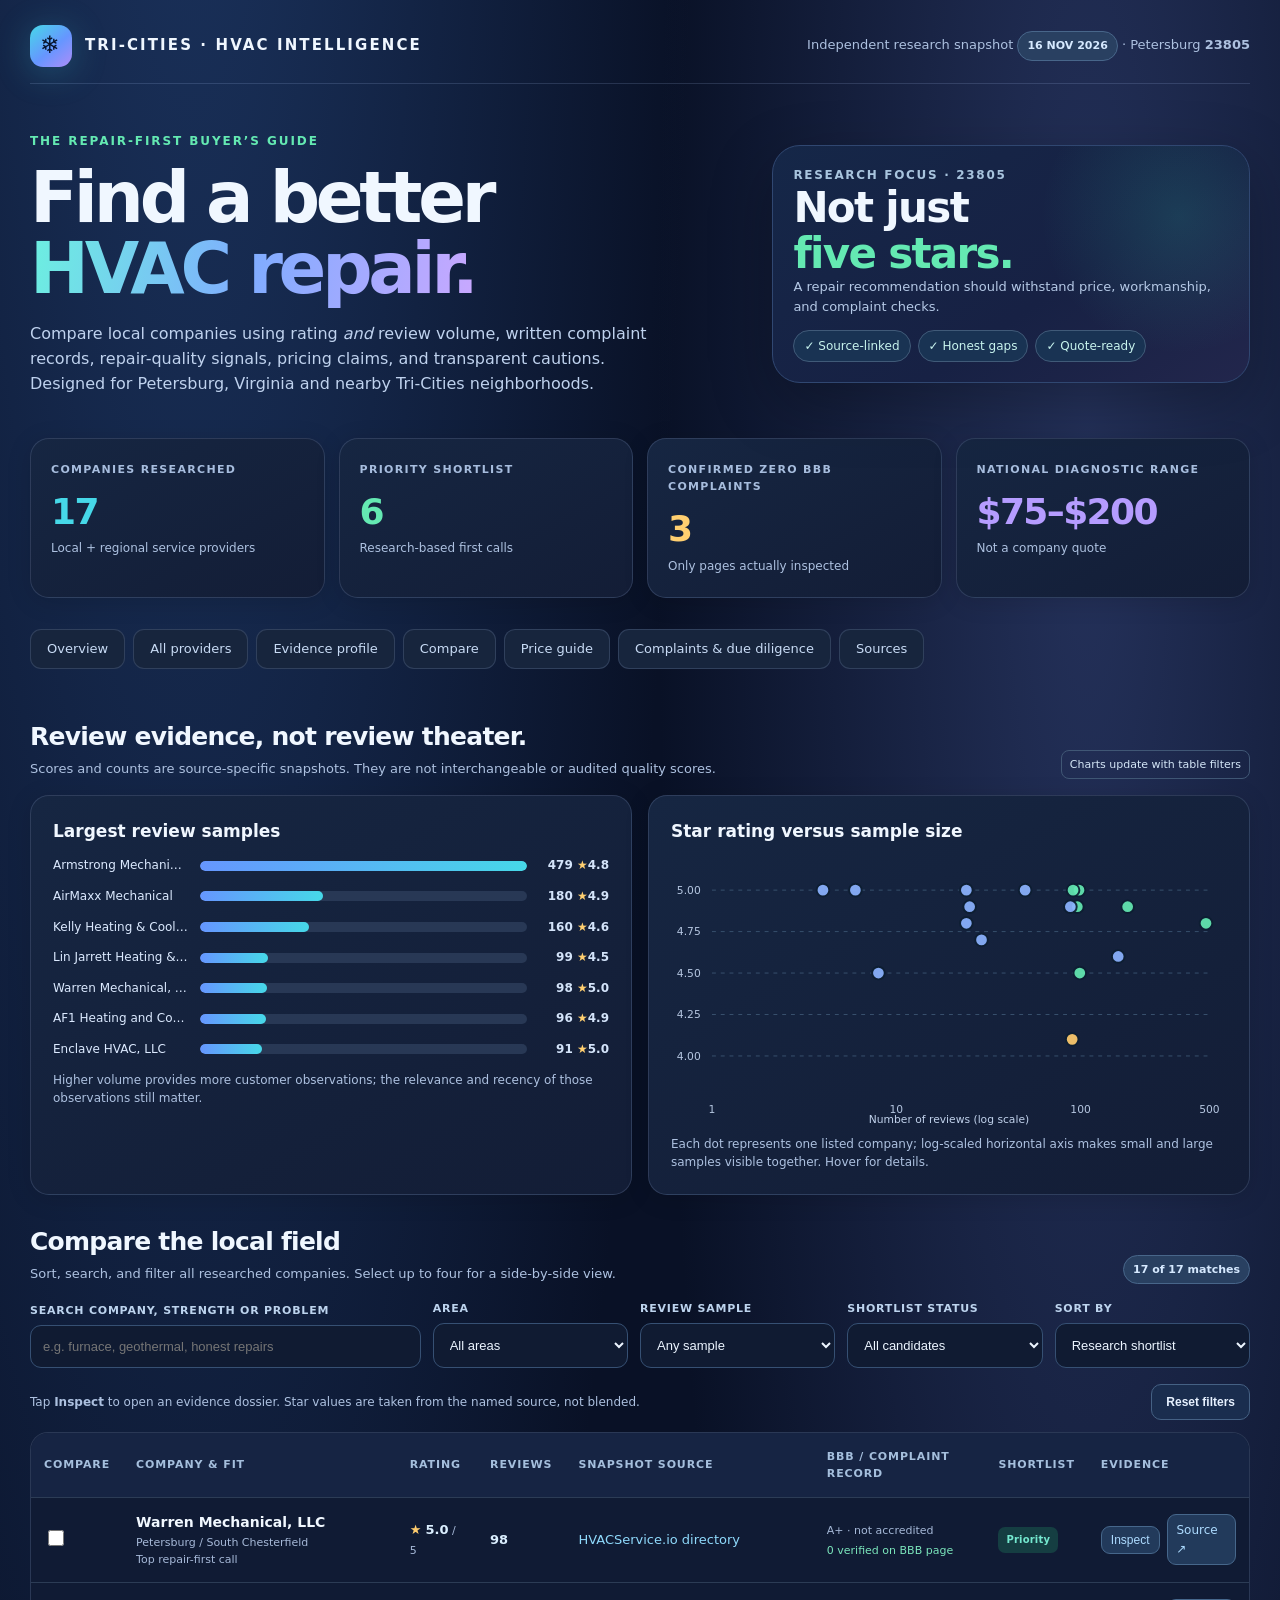
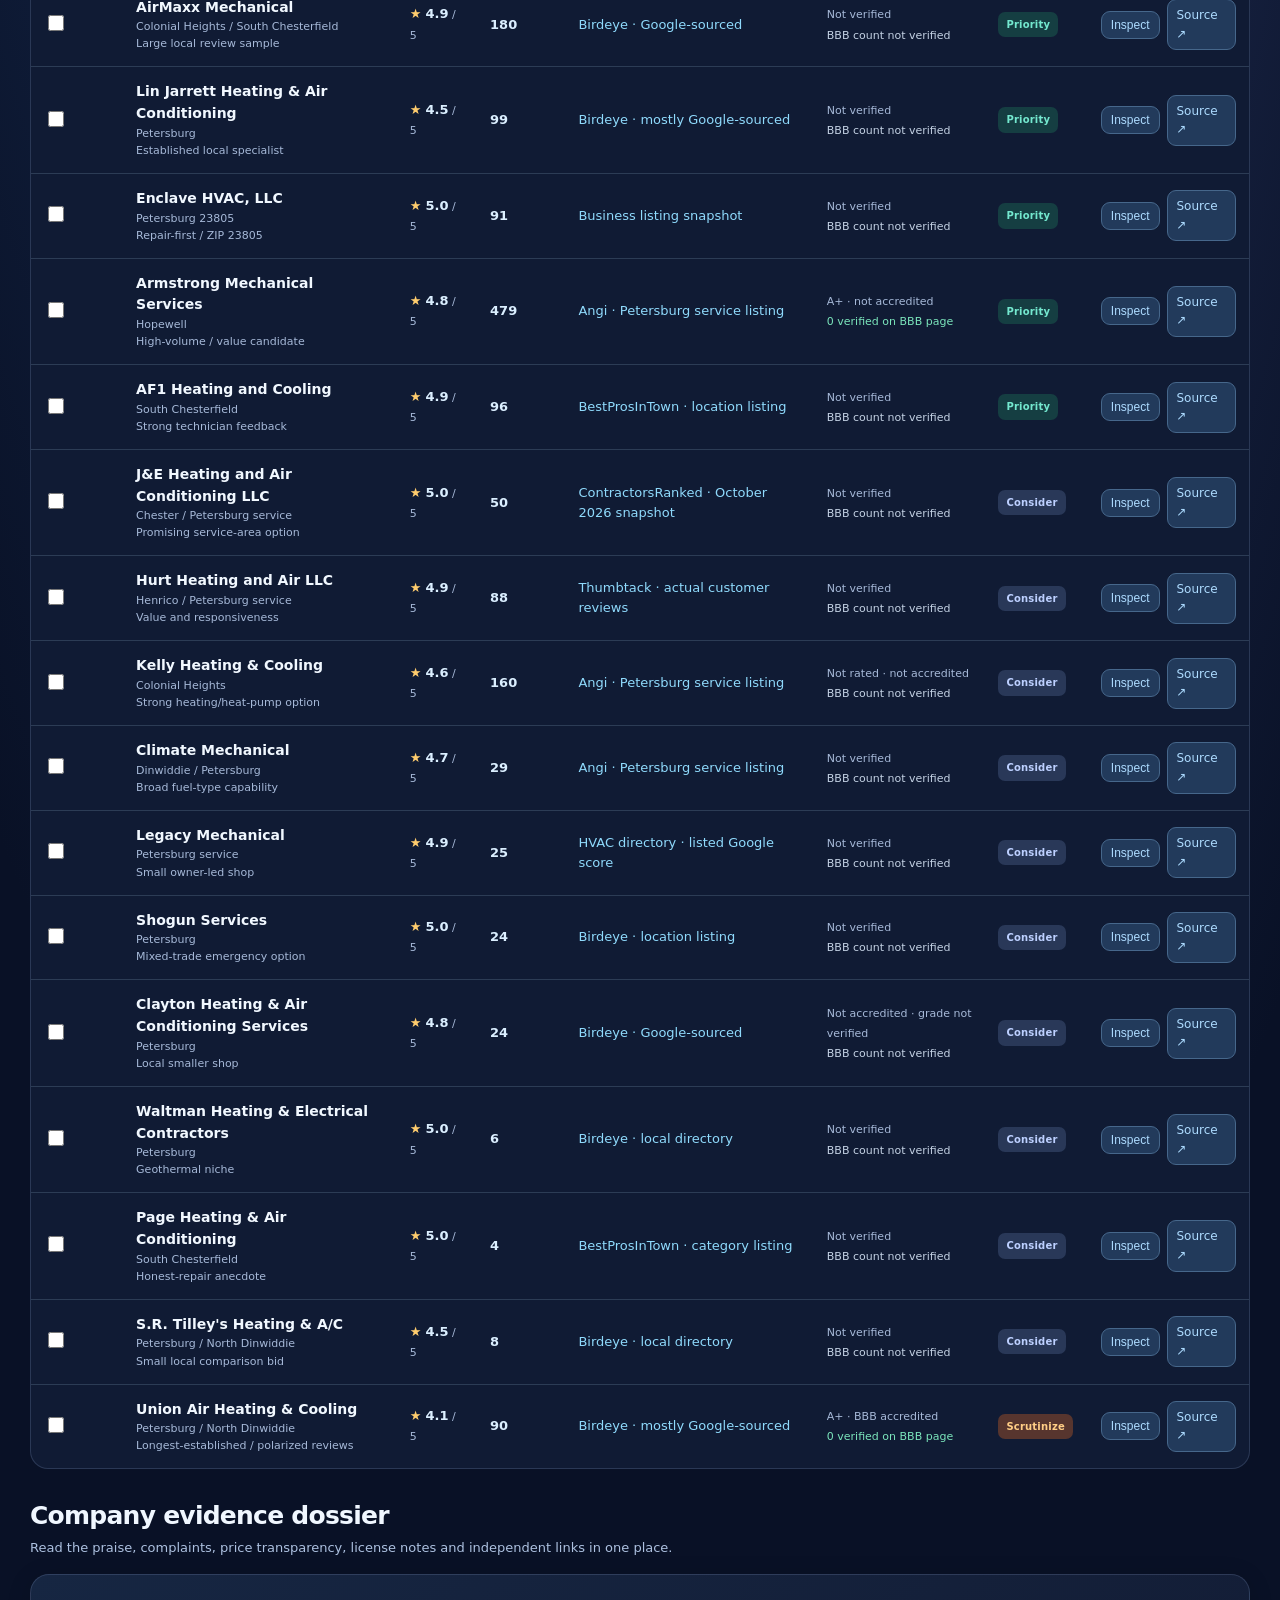
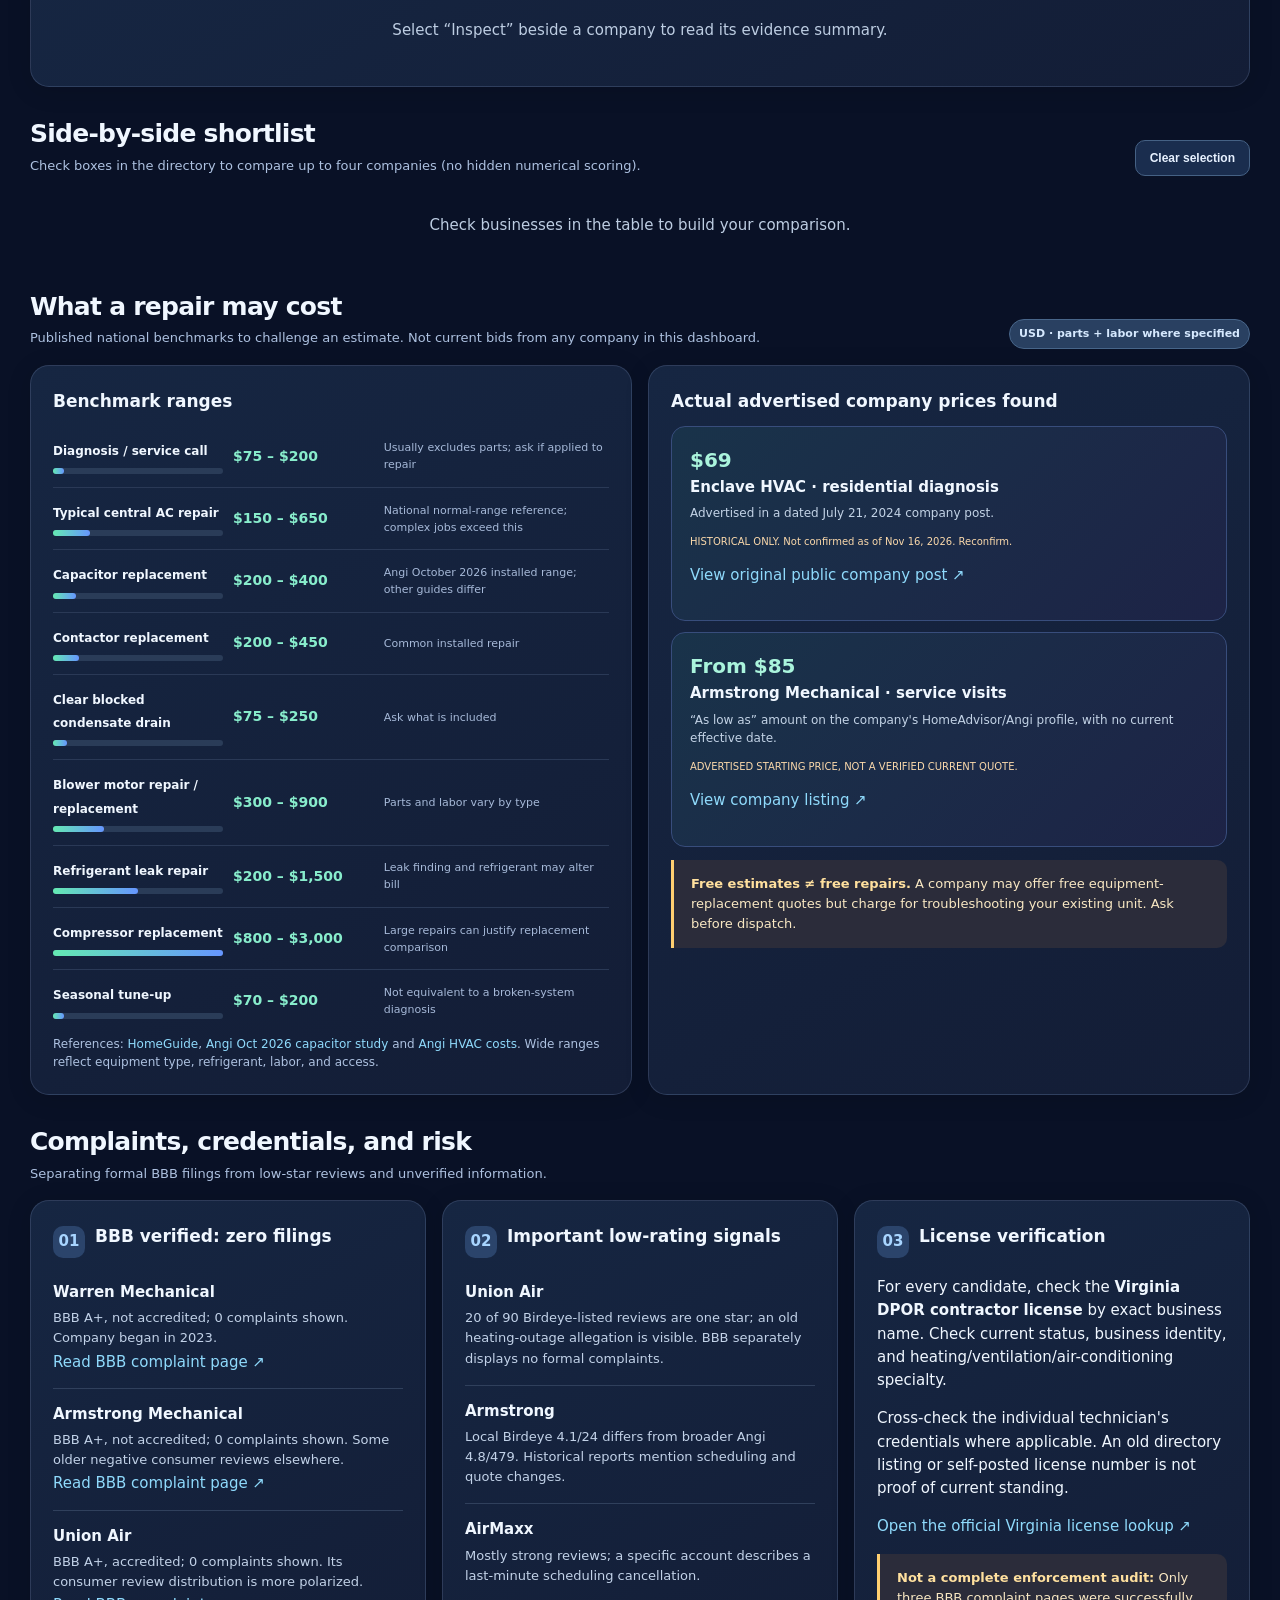
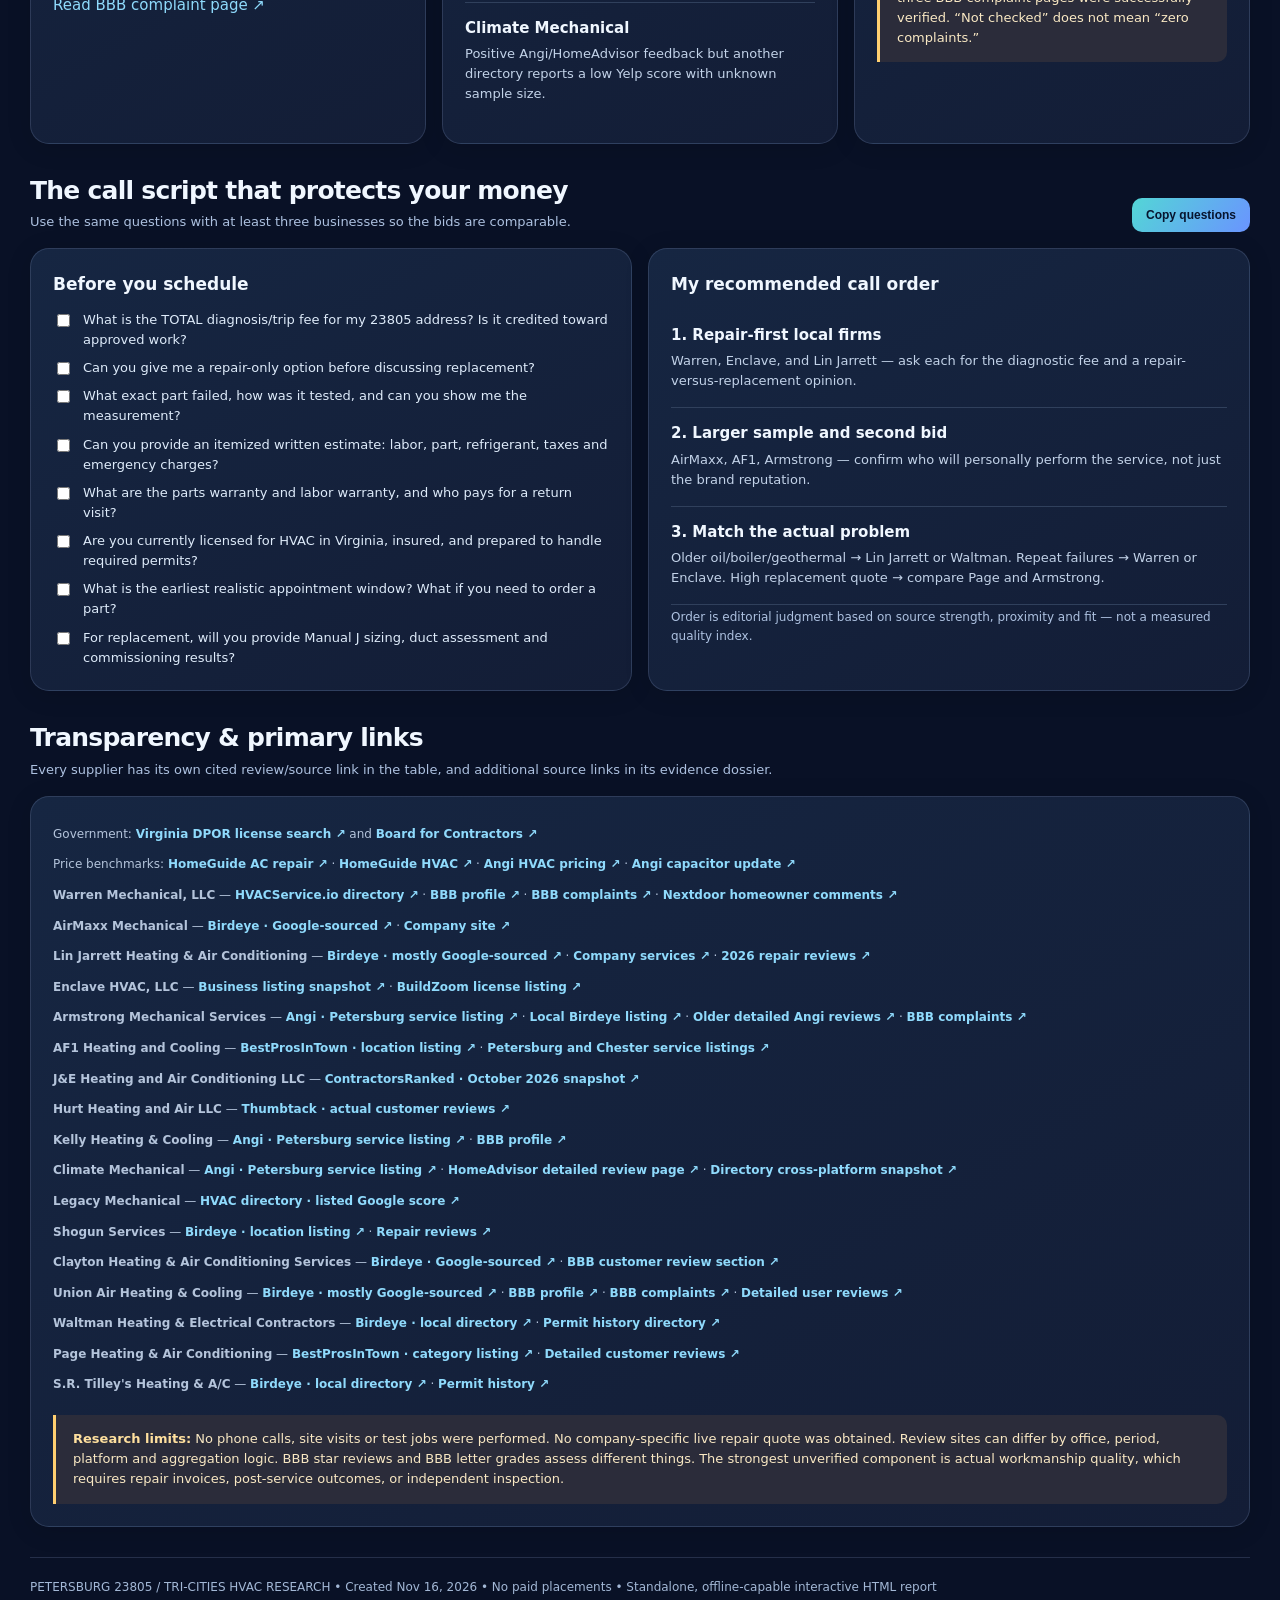
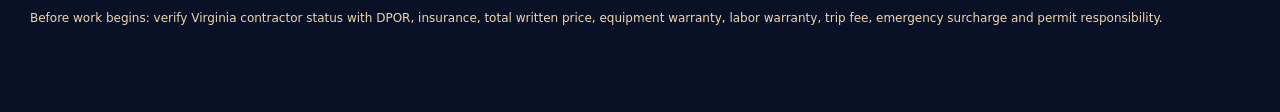
==== research/dashboard.html @ 71ce9b74 "Add HVACo Petersburg HVAC repair guide site Static site comparing 17 HVAC repair companies near Pete" ====
<!doctype html>
<html lang="en"><head><meta charset="utf-8"><meta name="viewport" content="width=device-width,initial-scale=1">
<title>Petersburg 23805 • HVAC Repair Intelligence Dashboard</title>
<style>
:root{--bg:#091126;--surface:#121e39;--surface2:#182844;--line:rgba(179,207,255,.16);--text:#f0f7ff;--muted:#adc1e0;--cyan:#46d8e8;--blue:#6696ff;--violet:#b59cff;--mint:#64e9b2;--amber:#ffcf70;--rose:#fb7c99;--shadow:0 20px 62px rgba(0,0,0,.25)}
*{box-sizing:border-box}html{scroll-behavior:smooth}body{margin:0;background:radial-gradient(ellipse at 15% -10%,#1c3561 0,transparent 33%),radial-gradient(ellipse at 85% 7%,#24315a 0,transparent 28%),var(--bg);color:var(--text);font:15px/1.55 Inter,ui-sans-serif,system-ui,-apple-system,Segoe UI,Arial,sans-serif;min-height:100vh}
a{color:#8fdafc;text-decoration:none}a:hover{text-decoration:underline}.shell{max-width:1440px;margin:0 auto;padding:25px 30px 84px}.top{display:flex;justify-content:space-between;align-items:center;gap:14px;flex-wrap:wrap;border-bottom:1px solid var(--line);padding-bottom:16px}.brand{display:flex;align-items:center;gap:13px;font-size:15px;font-weight:850;letter-spacing:.14em;text-transform:uppercase}.brand-mark{width:42px;height:42px;border-radius:13px;background:linear-gradient(140deg,var(--cyan),var(--blue) 55%,#ad8df8);display:grid;place-items:center;color:#08142c;font-size:24px;box-shadow:0 5px 35px #3bc6df44}.top-meta{font-size:13px;color:var(--muted)}.tag{padding:5px 9px;border-radius:20px;background:#294061;border:1px solid #48668a;color:#d6e9ff;font-size:11px;font-weight:700;display:inline-block;white-space:nowrap}.kicker{color:var(--mint);font-weight:850;letter-spacing:.16em;font-size:12px;text-transform:uppercase;margin-bottom:12px}.hero{padding:48px 0 27px;display:grid;grid-template-columns:1.2fr .8fr;gap:26px;align-items:center}.hero h1{font-size:clamp(36px,5.5vw,76px);line-height:1.02;letter-spacing:-.06em;margin:0 0 16px;font-weight:900}.hero h1 span{background:linear-gradient(100deg,#6cf0e0,#80acff,#c9a8ff);-webkit-background-clip:text;background-clip:text;color:transparent}.hero p{color:#bfd2ee;font-size:16px;max-width:650px;margin:0}.hero-graphic{border:1px solid #304771;border-radius:28px;min-height:235px;padding:20px;background:linear-gradient(145deg,#152748,#172144 60%,#22264c);box-shadow:var(--shadow);display:flex;flex-direction:column;justify-content:space-between;overflow:hidden;position:relative}.hero-graphic:after{content:"";width:300px;height:300px;position:absolute;background:radial-gradient(circle,#35dac026,transparent 65%);right:-80px;top:-80px}.hero-graphic>*{position:relative;z-index:1}.graphic-title{font-size:12px;color:#a8c4de;text-transform:uppercase;letter-spacing:.14em;font-weight:800}.graphic-big{font-size:42px;font-weight:900;line-height:1.1;letter-spacing:-.04em}.graphic-bottom{color:#b5c9e6;font-size:13px}.checks{display:flex;flex-wrap:wrap;gap:7px;margin-top:12px}.checks span{border:1px solid #405a78;background:#193353;padding:6px 10px;border-radius:30px;font-size:12px;color:#c8f4ee}.stats{display:grid;grid-template-columns:repeat(4,1fr);gap:14px;margin:14px 0 25px}.stat,.panel{background:linear-gradient(150deg,#162642,#131d36);border:1px solid var(--line);border-radius:19px;box-shadow:0 4px 25px #00000022}.stat{padding:22px 20px}.stat .small{font-size:11px;text-transform:uppercase;letter-spacing:.12em;font-weight:750;color:#a7bdde}.stat strong{display:block;font-size:36px;letter-spacing:-.045em;margin:6px 0 0;font-variant-numeric:tabular-nums}.stat .sub{color:var(--muted);font-size:12px}.stat:nth-child(1) strong{color:var(--cyan)}.stat:nth-child(2) strong{color:var(--mint)}.stat:nth-child(3) strong{color:var(--amber)}.stat:nth-child(4) strong{color:var(--violet)}
.nav{display:flex;gap:8px;overflow:auto;padding:6px 0 21px}.nav a{font-size:13px;border:1px solid var(--line);padding:9px 16px;border-radius:11px;color:#c8dbf5;background:#17253d;white-space:nowrap}.nav a:hover{background:#284164;text-decoration:none}.section-head{display:flex;justify-content:space-between;align-items:flex-end;flex-wrap:wrap;gap:10px;margin:28px 0 16px}.section-head h2{font-size:25px;margin:0;letter-spacing:-.03em}.section-head p{margin:2px 0 0;color:var(--muted);font-size:13px}.panel{padding:22px}.grid2{display:grid;grid-template-columns:1fr 1fr;gap:16px}.grid3{display:grid;grid-template-columns:repeat(3,1fr);gap:16px}.panel h3{font-size:17px;margin:0 0 12px}.panel .mini{font-size:12px;color:var(--muted);margin:3px 0 0}.sbar{display:flex;align-items:center;gap:12px;margin:12px 0}.sbar .nm{width:135px;white-space:nowrap;text-overflow:ellipsis;overflow:hidden;font-size:12px;color:#dceaff}.sbar .track{flex:1;height:10px;border-radius:20px;background:#283855;overflow:hidden}.sbar .fill{height:100%;border-radius:20px;background:linear-gradient(90deg,var(--blue),var(--cyan))}.sbar .val{width:70px;text-align:right;font-size:12px;color:#d4e4fa;font-weight:800;font-variant-numeric:tabular-nums}.legend{font-size:12px;color:var(--muted);margin-top:10px}svg{width:100%;height:auto;display:block}.filters{display:flex;flex-wrap:wrap;gap:12px;margin-bottom:16px;align-items:flex-end}.filter{display:flex;flex-direction:column;gap:6px;flex:1;min-width:150px}.filter.search{flex:2;min-width:210px}.filter label{font-size:11px;color:#bdd4ee;letter-spacing:.07em;text-transform:uppercase;font-weight:800}.filter input,.filter select{background:#101b32;border:1px solid #365073;border-radius:11px;color:#ecf5ff;outline:none;padding:13px 12px;font-size:13px;width:100%}.filter input:focus,.filter select:focus{border-color:#63aaf2;box-shadow:0 0 0 3px #438fbb2b}.toolbar{display:flex;justify-content:space-between;gap:10px;align-items:center;margin-bottom:12px;flex-wrap:wrap}.smallgray{color:var(--muted);font-size:12px}.btn{background:linear-gradient(125deg,#53d6d6,#6a94ff);border:0;border-radius:10px;padding:10px 14px;color:#07152f;font-weight:850;font-size:12px;cursor:pointer}.btn.ghost{border:1px solid #456184;background:#1a2d4e;color:#e7f1ff}.btn:disabled{opacity:.3;cursor:not-allowed}.tablewrap{overflow:auto;border:1px solid var(--line);border-radius:18px;background:#101b34}table{width:100%;border-collapse:collapse;min-width:940px}th{color:#a5bfdd;background:#162443;text-align:left;font-size:11px;text-transform:uppercase;letter-spacing:.08em;font-weight:800;padding:15px 13px;position:sticky;top:0}td{padding:14px 13px;border-top:1px solid #2c3c55;font-size:13px;vertical-align:middle;color:#dce9fa}.company{font-weight:820;color:#f1f8ff;font-size:14px}.dim{font-size:11px;color:#a6b9d8}.num{font-weight:900;color:#dbefff;font-variant-numeric:tabular-nums}.star{color:#ffcd6e}.t{padding:5px 8px;border-radius:7px;font-size:10px;display:inline-block;font-weight:800;letter-spacing:.02em}.t.priority{background:#153e42;color:#74e8cf}.t.additional{background:#293858;color:#bdd0ff}.t.caution{background:#57352e;color:#ffce86}.linkbtn{background:#223a5b;border:1px solid #46678b;border-radius:9px;color:#addbff;cursor:pointer;padding:6px 9px;font-size:12px}.row-actions{display:flex;gap:7px;align-items:center}.tick{accent-color:#52dcb7;width:16px;height:16px;cursor:pointer}.notice{border-left:3px solid var(--amber);background:#2b2c3a;padding:14px 17px;color:#f9e8c3;font-size:13px;border-radius:0 10px 10px 0}.notice strong{color:#ffe09e}.price-row{display:grid;grid-template-columns:minmax(170px,1.1fr) 1fr 1.6fr;gap:10px;align-items:center;padding:13px 0;border-bottom:1px solid #2a3956}.price-row:last-child{border-bottom:0}.price-range{font-size:14px;font-weight:850;color:#88edcc}.barline{height:6px;background:#2a3c58;border-radius:8px;margin-top:6px}.barline>span{height:100%;display:block;border-radius:8px;background:linear-gradient(90deg,var(--mint),var(--blue))}.quote{background:linear-gradient(135deg,#19334a,#1d2346);padding:18px;border:1px solid #384d7c;border-radius:14px}.quote strong{display:block;font-size:20px;color:#aaf4dc}.quote span{display:block;color:#c3d3e6;font-size:12px;margin-top:5px}.quote .tiny{font-size:10px;color:#fbd9ab;margin-top:11px}.cardline{padding:14px 0;border-bottom:1px solid #30405c}.cardline:last-child{border:0}.cardline strong{display:block;margin-bottom:4px}.cardline p{color:#c2d2e8;font-size:13px;margin:2px 0}.tipicon{width:32px;height:32px;background:#2b446b;border-radius:10px;display:grid;place-items:center;font-weight:900;color:#a8d5ff}.tiphead{display:flex;align-items:center;gap:10px;margin-bottom:6px}.checklist{display:grid;gap:8px}.checklist label{font-size:13px;color:#deebfa;display:flex;gap:10px;align-items:flex-start}.checklist input{accent-color:var(--cyan);margin-top:4px}.source-line{padding:6px 0;color:#b4c4db;font-size:12px}.source-line a{font-weight:700}.pill{color:#d4e6f7;font-size:11px;border:1px solid #405775;border-radius:8px;padding:5px 8px}.compare{display:grid;grid-template-columns:repeat(auto-fit,minmax(200px,1fr));gap:12px}.compare .cc{background:#122b42;border:1px solid #355474;border-radius:13px;padding:15px}.cc h4{margin:0 0 8px;color:#fbffff}.cc p{font-size:12px;color:#c5dbef;margin:5px 0}.cc a{font-size:12px}.empty{padding:22px;color:#bdcde2;text-align:center}.foot{color:#a3b8d6;font-size:12px;margin-top:30px;border-top:1px solid var(--line);padding-top:20px}.footer-warning{margin-top:13px;color:#f2d5ad}.details-card{background:linear-gradient(160deg,#122c46,#151d37);border:1px solid #4c7590;border-radius:16px;padding:20px;margin:14px 0 25px}.details-card h3{margin:0 0 6px;font-size:22px}.details-grid{display:grid;grid-template-columns:repeat(2,1fr);gap:14px}.details-grid strong{font-size:11px;color:#96bfdd;text-transform:uppercase;letter-spacing:.07em}.details-grid p{font-size:13px;margin:5px 0;color:#dfecfa}.detail-main{line-height:1.8;color:#dbe8fa;font-size:13px}.hidden{display:none!important}
@media(max-width:980px){.hero{grid-template-columns:1fr}.grid2,.grid3{grid-template-columns:1fr}.stats{grid-template-columns:repeat(2,1fr)}.price-row{grid-template-columns:1fr 1fr}.price-row .explain{grid-column:span 2}.hero-graphic{min-height:170px}}@media(max-width:560px){.shell{padding:16px 13px 50px}.stats{gap:9px}.stat{padding:14px}.stat strong{font-size:27px}.hero{padding-top:28px}.panel{padding:16px}.price-row{grid-template-columns:1fr 1fr}.filter{min-width:calc(50% - 8px)}.filter.search{min-width:100%}.details-grid{grid-template-columns:1fr}.sbar .nm{width:105px}}
@media print{body{background:#fff;color:#111}.panel,.stat,.tablewrap{box-shadow:none}.nav,.filters,.btn,.row-actions{display:none!important} .shell{max-width:100%}th{position:static}.hero-graphic{color:#111}}
</style></head><body><div class="shell">
<div class="top"><div class="brand"><div class="brand-mark">❄</div><span>Tri-Cities · HVAC intelligence</span></div><div class="top-meta">Independent research snapshot <span class="tag">16 NOV 2026</span> · Petersburg <b>23805</b></div></div>
<section class="hero"><div><div class="kicker">The repair-first buyer’s guide</div><h1>Find a better<br><span>HVAC repair.</span></h1><p>Compare local companies using rating <em>and</em> review volume, written complaint records, repair-quality signals, pricing claims, and transparent cautions. Designed for Petersburg, Virginia and nearby Tri-Cities neighborhoods.</p></div><div class="hero-graphic"><div class="graphic-title">Research focus · 23805</div><div class="graphic-big">Not just<br><span style="color:var(--mint)">five stars.</span></div><div class="graphic-bottom">A repair recommendation should withstand price, workmanship, and complaint checks.<div class="checks"><span>✓ Source-linked</span><span>✓ Honest gaps</span><span>✓ Quote-ready</span></div></div></div></section>
<div class="stats"><div class="stat"><div class="small">Companies researched</div><strong id="numCompanies">0</strong><div class="sub">Local + regional service providers</div></div><div class="stat"><div class="small">Priority shortlist</div><strong id="numPriority">0</strong><div class="sub">Research-based first calls</div></div><div class="stat"><div class="small">Confirmed zero BBB complaints</div><strong id="numBBB">0</strong><div class="sub">Only pages actually inspected</div></div><div class="stat"><div class="small">National diagnostic range</div><strong>$75–$200</strong><div class="sub">Not a company quote</div></div></div>
<nav class="nav"><a href="#overview">Overview</a><a href="#all">All providers</a><a href="#detail">Evidence profile</a><a href="#compare">Compare</a><a href="#costs">Price guide</a><a href="#risk">Complaints & due diligence</a><a href="#sources">Sources</a></nav>
<section id="overview"><div class="section-head"><div><h2>Review evidence, not review theater.</h2><p>Scores and counts are source-specific snapshots. They are not interchangeable or audited quality scores.</p></div><span class="pill">Charts update with table filters</span></div><div class="grid2"><div class="panel"><h3>Largest review samples</h3><div id="volumeBars"></div><div class="legend">Higher volume provides more customer observations; the relevance and recency of those observations still matter.</div></div><div class="panel"><h3>Star rating versus sample size</h3><div id="scatterChart"></div><div class="legend">Each dot represents one listed company; log-scaled horizontal axis makes small and large samples visible together. Hover for details.</div></div></div></section>
<section id="all"><div class="section-head"><div><h2>Compare the local field</h2><p>Sort, search, and filter all researched companies. Select up to four for a side-by-side view.</p></div><span class="tag" id="matching">0 matches</span></div><div class="filters"><div class="filter search"><label for="search">Search company, strength or problem</label><input id="search" placeholder="e.g. furnace, geothermal, honest repairs"></div><div class="filter"><label for="area">Area</label><select id="area"><option value="all">All areas</option><option>Petersburg</option><option>Colonial Heights</option><option>South Chesterfield</option><option>Hopewell</option><option>Chester</option><option>Henrico</option></select></div><div class="filter"><label for="reviews">Review sample</label><select id="reviews"><option value="0">Any sample</option><option value="20">20+ reviews</option><option value="50">50+ reviews</option><option value="100">100+ reviews</option></select></div><div class="filter"><label for="kind">Shortlist status</label><select id="kind"><option value="all">All candidates</option><option value="priority">Priority first calls</option><option value="additional">Additional candidates</option><option value="caution">Additional scrutiny</option></select></div><div class="filter"><label for="sort">Sort by</label><select id="sort"><option value="priority">Research shortlist</option><option value="reviews">Most reviews</option><option value="rating">Highest raw stars</option><option value="alphabet">Company name</option></select></div></div><div class="toolbar"><span class="smallgray">Tap <b>Inspect</b> to open an evidence dossier. Star values are taken from the named source, not blended.</span><button class="btn ghost" id="reset">Reset filters</button></div><div class="tablewrap"><table><thead><tr><th>Compare</th><th>Company & fit</th><th>Rating</th><th>Reviews</th><th>Snapshot source</th><th>BBB / complaint record</th><th>Shortlist</th><th>Evidence</th></tr></thead><tbody id="rows"></tbody></table></div><div id="noResults" class="empty hidden">No companies match these filters. Try a lower review threshold.</div></section>
<section id="detail"><div class="section-head"><div><h2>Company evidence dossier</h2><p>Read the praise, complaints, price transparency, license notes and independent links in one place.</p></div></div><div class="panel"><div id="detailsOutput"><div class="empty">Select “Inspect” beside a company to read its evidence summary.</div></div></div></section>
<section id="compare"><div class="section-head"><div><h2>Side-by-side shortlist</h2><p>Check boxes in the directory to compare up to four companies (no hidden numerical scoring).</p></div><button class="btn ghost" id="clearCompare">Clear selection</button></div><div id="compareOutput" class="compare"><div class="empty">Choose two or more companies to compare.</div></div></section>
<section id="costs"><div class="section-head"><div><h2>What a repair may cost</h2><p>Published national benchmarks to challenge an estimate. Not current bids from any company in this dashboard.</p></div><span class="tag">USD · parts + labor where specified</span></div><div class="grid2"><div class="panel"><h3>Benchmark ranges</h3><div id="priceRows"></div><p class="mini">References: <a href="https://homeguide.com/costs/hvac-repair-cost" target="_blank">HomeGuide</a>, <a href="https://www.angi.com/articles/how-much-does-it-cost-replace-ac-capacitor.htm" target="_blank">Angi Oct 2026 capacitor study</a> and <a href="https://www.angi.com/articles/how-much-hvac-repair-cost.htm" target="_blank">Angi HVAC costs</a>. Wide ranges reflect equipment type, refrigerant, labor, and access.</p></div><div class="panel"><h3>Actual advertised company prices found</h3><div class="quote"><strong>$69</strong><b>Enclave HVAC · residential diagnosis</b><span>Advertised in a dated July 21, 2024 company post.</span><div class="tiny">HISTORICAL ONLY. Not confirmed as of Nov 16, 2026. Reconfirm.</div><p><a href="https://nextdoor.com/pages/enclave-hvac-llc-petersburg-va/" target="_blank">View original public company post ↗</a></p></div><div class="quote" style="margin-top:11px"><strong>From $85</strong><b>Armstrong Mechanical · service visits</b><span>“As low as” amount on the company's HomeAdvisor/Angi profile, with no current effective date.</span><div class="tiny">ADVERTISED STARTING PRICE, NOT A VERIFIED CURRENT QUOTE.</div><p><a href="https://www.homeadvisor.com/rated.armstrongmechanicalservicesinc.158752501.html" target="_blank">View company listing ↗</a></p></div><div class="notice" style="margin-top:13px"><strong>Free estimates ≠ free repairs.</strong> A company may offer free equipment-replacement quotes but charge for troubleshooting your existing unit. Ask before dispatch.</div></div></div></section>
<section id="risk"><div class="section-head"><div><h2>Complaints, credentials, and risk</h2><p>Separating formal BBB filings from low-star reviews and unverified information.</p></div></div><div class="grid3"><div class="panel"><div class="tiphead"><div class="tipicon">01</div><h3>BBB verified: zero filings</h3></div><div class="cardline"><strong>Warren Mechanical</strong><p>BBB A+, not accredited; 0 complaints shown. Company began in 2023.</p><a href="https://www.bbb.org/us/va/south-chesterfield/profile/heating-and-air-conditioning/warren-mechanical-llc-0603-63421926/complaints" target="_blank">Read BBB complaint page ↗</a></div><div class="cardline"><strong>Armstrong Mechanical</strong><p>BBB A+, not accredited; 0 complaints shown. Some older negative consumer reviews elsewhere.</p><a href="https://www.bbb.org/us/va/hopewell/profile/heating-and-air-conditioning/armstrong-mechanical-services-inc-0603-63399453/complaints" target="_blank">Read BBB complaint page ↗</a></div><div class="cardline"><strong>Union Air</strong><p>BBB A+, accredited; 0 complaints shown. Its consumer review distribution is more polarized.</p><a href="https://www.bbb.org/us/va/n-dinwiddie/profile/heating-and-air-conditioning/union-air-heating-cooling-inc-0603-17000142/complaints" target="_blank">Read BBB complaint page ↗</a></div></div><div class="panel"><div class="tiphead"><div class="tipicon">02</div><h3>Important low-rating signals</h3></div><div class="cardline"><strong>Union Air</strong><p>20 of 90 Birdeye-listed reviews are one star; an old heating-outage allegation is visible. BBB separately displays no formal complaints.</p></div><div class="cardline"><strong>Armstrong</strong><p>Local Birdeye 4.1/24 differs from broader Angi 4.8/479. Historical reports mention scheduling and quote changes.</p></div><div class="cardline"><strong>AirMaxx</strong><p>Mostly strong reviews; a specific account describes a last-minute scheduling cancellation.</p></div><div class="cardline"><strong>Climate Mechanical</strong><p>Positive Angi/HomeAdvisor feedback but another directory reports a low Yelp score with unknown sample size.</p></div></div><div class="panel"><div class="tiphead"><div class="tipicon">03</div><h3>License verification</h3></div><p>For every candidate, check the <b>Virginia DPOR contractor license</b> by exact business name. Check current status, business identity, and heating/ventilation/air-conditioning specialty.</p><p>Cross-check the individual technician's credentials where applicable. An old directory listing or self-posted license number is not proof of current standing.</p><p><a href="https://dporweb.dpor.virginia.gov/LicenseLookup/Search" target="_blank">Open the official Virginia license lookup ↗</a></p><div class="notice"><strong>Not a complete enforcement audit:</strong> Only three BBB complaint pages were successfully verified. “Not checked” does not mean “zero complaints.”</div></div></div></section>
<section id="action"><div class="section-head"><div><h2>The call script that protects your money</h2><p>Use the same questions with at least three businesses so the bids are comparable.</p></div><button class="btn" id="copyQuestions">Copy questions</button></div><div class="grid2"><div class="panel"><h3>Before you schedule</h3><div class="checklist" id="questionChecks"></div></div><div class="panel"><h3>My recommended call order</h3><div class="cardline"><strong>1. Repair-first local firms</strong><p>Warren, Enclave, and Lin Jarrett — ask each for the diagnostic fee and a repair-versus-replacement opinion.</p></div><div class="cardline"><strong>2. Larger sample and second bid</strong><p>AirMaxx, AF1, Armstrong — confirm who will personally perform the service, not just the brand reputation.</p></div><div class="cardline"><strong>3. Match the actual problem</strong><p>Older oil/boiler/geothermal → Lin Jarrett or Waltman. Repeat failures → Warren or Enclave. High replacement quote → compare Page and Armstrong.</p></div><p class="mini">Order is editorial judgment based on source strength, proximity and fit — not a measured quality index.</p></div></div></section>
<section id="sources"><div class="section-head"><div><h2>Transparency & primary links</h2><p>Every supplier has its own cited review/source link in the table, and additional source links in its evidence dossier.</p></div></div><div class="panel"><div id="sourceList"></div><div class="notice" style="margin-top:15px"><strong>Research limits:</strong> No phone calls, site visits or test jobs were performed. No company-specific live repair quote was obtained. Review sites can differ by office, period, platform and aggregation logic. BBB star reviews and BBB letter grades assess different things. The strongest unverified component is actual workmanship quality, which requires repair invoices, post-service outcomes, or independent inspection.</div></div></section>
<footer class="foot">PETERSBURG 23805 / TRI-CITIES HVAC RESEARCH • Created Nov 16, 2026 • No paid placements • Standalone, offline-capable interactive HTML report<div class="footer-warning">Before work begins: verify Virginia contractor status with DPOR, insurance, total written price, equipment warranty, labor warranty, trip fee, emergency surcharge and permit responsibility.</div></footer>
</div>
<script>const DATA=[{"id":"warren","name":"Warren Mechanical, LLC","area":"Petersburg / South Chesterfield","region":"Petersburg","address":"336 S Crater Rd, Petersburg, VA 23803","phone":"804-943-7887","rating":5.0,"n":98,"source":"HVACService.io directory","sourceurl":"https://hvacservice.io/va/petersburg/warren-mechanical-llc","others":[["BBB profile","https://www.bbb.org/us/va/south-chesterfield/profile/heating-and-air-conditioning/warren-mechanical-llc-0603-63421926"],["BBB complaints","https://www.bbb.org/us/va/south-chesterfield/profile/heating-and-air-conditioning/warren-mechanical-llc-0603-63421926/complaints"],["Nextdoor homeowner comments","https://nextdoor.com/pages/warren-mechanical-llc-south-chesterfield-va/"]],"label":"Top repair-first call","tier":"priority","emergency":true,"bbb":"A+ · not accredited","complaints":"0 verified on BBB page","price":"Quote required","strength":"Quick, careful diagnostics; clear explanations; same-day/after-hours accounts; owner involvement.","concern":"Opened in 2023; a shorter business track record than several alternatives. Verify after-hours price.","details":"Customers report efficient troubleshooting, explanations before work, repeat maintenance and a respectful approach to repair versus replacement. The BBB business profile lists a January 2023 start date and A+ rating; the complaint page displays zero complaints. The review score here is from a directory; an independently surfaced business listing showed 115 at 5.0. Do not add the two counts together.","verified":"BBB complaint count and BBB A+ page reviewed. Current Virginia DPOR license status not independently verified.","fit":"Urgent failure, first diagnosis, complex HVAC problems"},{"id":"airmaxx","name":"AirMaxx Mechanical","area":"Colonial Heights / South Chesterfield","region":"Colonial Heights","address":"16400 Jefferson Davis Hwy, Colonial Heights, VA 23834","phone":"804-526-1005","rating":4.9,"n":180,"source":"Birdeye · Google-sourced","sourceurl":"https://reviews.birdeye.com/airmaxx-mechanical-165382692032340","others":[["Company site","https://www.airmaxxac.com/"]],"label":"Large local review sample","tier":"priority","emergency":true,"bbb":"Not verified","complaints":"BBB count not verified","price":"Quote required","strength":"Substantial recent positive repair feedback; diagnosis and customer education; emergency scheduling.","concern":"One detailed review alleges an appointment was canceled the day before; reconfirm appointment and access rules.","details":"Birdeye shows 4.9 stars from 180 Google-sourced reviews, with 172 five-star and five one-star entries when checked. Positive stories include finding failed fuses quickly and returning calls after hours. A negative review alleges last-minute cancellation and a confusing reconfirmation requirement. Ask for a firm arrival window in writing.","verified":"Review distribution checked on Birdeye. DPOR status and BBB complaint count not verified.","fit":"Fast AC/furnace repair with a well-reviewed local company"},{"id":"lin","name":"Lin Jarrett Heating & Air Conditioning","area":"Petersburg","region":"Petersburg","address":"301 E Bank St, Petersburg, VA 23803","phone":"804-861-0516","rating":4.5,"n":99,"source":"Birdeye · mostly Google-sourced","sourceurl":"https://reviews.birdeye.com/lin-jarrett-heating-air-conditioning-company-inc-165407154532192","others":[["Company services","https://www.linjarrett.com/services"],["2026 repair reviews","https://www.bestprosintown.com/va/petersburg/lin-jarrett-heating-and-air-conditioning-company-inc-/"]],"label":"Established local specialist","tier":"priority","emergency":true,"bbb":"Not verified","complaints":"BBB count not verified","price":"Free estimates on replacement systems; repairs quoted after diagnosis","strength":"Serving Petersburg since 1979; heat pumps, boilers, geothermal, ductwork; detailed diagnostic praise.","concern":"Lower average rating than some smaller peers; confirm repair fee vs installation-estimate policy.","details":"The company states it has operated since 1979 and handles heat pumps, boilers, ductless units and geothermal systems. Specific March 2026 customer reviews describe electrical checks, defrost/reversing circuit checks, amperage measurements and detailed replacement work. Free estimates are advertised for new replacement installations, not necessarily diagnostic repair visits.","verified":"Address, service region, offerings and replacement-estimate scope confirmed from the company site.","fit":"Long-term maintenance, older systems, boilers, geothermal and heat-pump issues"},{"id":"enclave","name":"Enclave HVAC, LLC","area":"Petersburg 23805","region":"Petersburg","address":"1833 S Sycamore St, Petersburg, VA 23805","phone":"804-896-1084","rating":5.0,"n":91,"source":"Business listing snapshot","sourceurl":"https://nextdoor.com/pages/enclave-hvac-llc-petersburg-va/","others":[["BuildZoom license listing","https://www.buildzoom.com/contractor/enclave-heating-air-conditioning-llc"]],"label":"Repair-first / ZIP 23805","tier":"priority","emergency":true,"bbb":"Not verified","complaints":"BBB count not verified","price":"$69 residential diagnostic advertised JUL 2024; NOT verified current","strength":"Local repair-oriented owner; praised for solving persistent failures; clear public low-pressure pricing message.","concern":"Historical diagnostic figure may be outdated. Review count is a listing snapshot rather than an accessible independent review archive.","details":"The owner posted on Nextdoor in July 2024 that the residential diagnostic fee was $69, no sales scripting would be used, and the business offered 24/7 support. A 2024 customer recommendation praises solving complex system issues others missed. BuildZoom lists this 23805 address and says the HVAC license was active when it last checked; verify current DPOR standing and request a current written diagnostic fee.","verified":"BuildZoom reports license verification at its last check; company self-lists license 2705192087. Live DPOR status not independently confirmed.","fit":"Best geographic fit for 23805, repair-vs-replace second opinion"},{"id":"armstrong","name":"Armstrong Mechanical Services","area":"Hopewell","region":"Hopewell","address":"107 S 15th Ave, Hopewell, VA 23860","phone":"804-541-2622","rating":4.8,"n":479,"source":"Angi · Petersburg service listing","sourceurl":"https://www.angi.com/companylist/us/va/petersburg/hvac.htm","others":[["Local Birdeye listing","https://reviews.birdeye.com/armstrong-mechanical-services-inc-167461692467696"],["Older detailed Angi reviews","https://www.angi.com/companylist/us/va/hopewell/armstrong-mechanical-services-inc-reviews-6407051.htm"],["BBB complaints","https://www.bbb.org/us/va/hopewell/profile/heating-and-air-conditioning/armstrong-mechanical-services-inc-0603-63399453/complaints"]],"label":"High-volume / value candidate","tier":"priority","emergency":false,"bbb":"A+ · not accredited","complaints":"0 verified on BBB page","price":"\"Service visits as low as $85\" on company-provided Angi profile; no current quote","strength":"Large Angi review base; praised for fair-priced repairs, replacement quality and technician explanations.","concern":"A DIFFERENT local Birdeye listing is only 4.1/24. Older reviews allege scheduling changes and an increased verbal quote.","details":"The Angi listing in the Petersburg market reports 4.8 out of 5 from 479 reviews. A Hopewell-specific Birdeye listing reads 4.1 from 24; they cannot be blended. A 2017 review reported a repair quote increasing from $700 to $835 and repeated rescheduling. Another historic customer reported missed appointment timing. The BBB site lists A+, non-accredited, and zero complaint filings; the BBB profile records contractor number 2710054363. Review the precise scope and get the price in writing.","verified":"BBB complaints and profile checked. Quoted $85 is advertised \"as low as\", not confirmed today.","fit":"Competitive second bid, heat-pump repair, larger upgrades"},{"id":"af1","name":"AF1 Heating and Cooling","area":"South Chesterfield","region":"South Chesterfield","address":"16404 US-1, South Chesterfield, VA 23834","phone":"804-821-8783","rating":4.9,"n":96,"source":"BestProsInTown · location listing","sourceurl":"https://www.bestprosintown.com/va/south-chesterfield/af1-heating-and-cooling-llc-/","others":[["Petersburg and Chester service listings","https://www.contractorsranked.com/hvac-contractors/chester-va"]],"label":"Strong technician feedback","tier":"priority","emergency":false,"bbb":"Not verified","complaints":"BBB count not verified","price":"Quote required","strength":"Technicians repeatedly praised for explaining findings, inspection thoroughness, and clean repair work.","concern":"Listing 96-review score differs from broader 347-review business record. Confirm you are reviewing the same office and recent work.","details":"The South Chesterfield page reports 4.9 from 96 reviews, including positive August 2026 feedback naming Brandon and Phillip. The local structured business entry showed 4.7 from 347 reviews; this discrepancy should not be hidden or averaged. Confirm the exact office and ask for a written repair estimate.","verified":"Local office and phone verified by BestProsInTown; DPOR/BBB complaint status not verified.","fit":"Thorough diagnostics and a larger repair team"},{"id":"je","name":"J&E Heating and Air Conditioning LLC","area":"Chester / Petersburg service","region":"Chester","address":"Chester, VA, United States (service-area business)","phone":"804-986-5550","rating":5.0,"n":50,"source":"ContractorsRanked · October 2026 snapshot","sourceurl":"https://www.contractorsranked.com/hvac-contractors/chester-va","others":[],"label":"Promising service-area option","tier":"additional","emergency":true,"bbb":"Not verified","complaints":"BBB count not verified","price":"Quote required","strength":"Local business listing emphasizes owner communication, reliable repairs and installations.","concern":"No verified street office from cited sources; the listing snapshots show 50 and 102 reviews at different times.","details":"A Chester-focused October 2026 listing shows 5.0 stars and 50 reviews. A separate local business snapshot gives 5.0 and 102 reviews, but review counts were not reconciled. Reported work includes HVAC repairs, ductwork and replacements. Confirm that this company serves the exact Petersburg 23805 address before booking.","verified":"Chester-area listing and phone available; license and BBB complaint status not independently checked.","fit":"Additional competitive bid for repair or replacement"},{"id":"hurt","name":"Hurt Heating and Air LLC","area":"Henrico / Petersburg service","region":"Henrico","address":"Henrico, VA, United States (service-area business)","phone":"","rating":4.9,"n":88,"source":"Thumbtack · actual customer reviews","sourceurl":"https://www.thumbtack.com/va/henrico/central-air-conditioning-repair/hurt-heating-air-llc/service/514730434229035019","others":[],"label":"Value and responsiveness","tier":"additional","emergency":false,"bbb":"Not verified","complaints":"BBB count not verified","price":"Quote required via Thumbtack","strength":"88 reviewed projects; 133 hires; same-day 2026 repair review cites reasonable rates.","concern":"Based farther away; confirm 23805 travel fee and arrival time.","details":"Thumbtack reports 4.9 stars from 88 reviews, 133 hires, three employees and seven years in business. A June 25, 2026 review describes same-day AC repair and reasonable pricing. The listing says they do heating, AC, thermostat and ductwork service. Booking typically goes through Thumbtack.","verified":"Review volume, hiring volume, and 2026 review verified on Thumbtack.","fit":"Competitive bid and price-conscious repair"},{"id":"kelly","name":"Kelly Heating & Cooling","area":"Colonial Heights","region":"Colonial Heights","address":"431 E Ellerslie Ave, Colonial Heights, VA 23834","phone":"804-265-3888","rating":4.6,"n":160,"source":"Angi · Petersburg service listing","sourceurl":"https://www.angi.com/companylist/us/va/petersburg/hvac.htm","others":[["BBB profile","https://www.bbb.org/us/va/colonial-heights/profile/heating-and-air-conditioning/kelly-heating-cooling-llc-0603-63404928"]],"label":"Strong heating/heat-pump option","tier":"additional","emergency":true,"bbb":"Not rated · not accredited","complaints":"BBB count not verified","price":"Quote required; BBB review praises upfront furnace quote","strength":"Heat-pump and furnace responsiveness, knowledgeable service, transparent quoted furnace replacement.","concern":"Some feedback reports visits feeling sales-oriented; clarify diagnosis before replacement discussion.","details":"Angi displays 4.6 from 160 reviews. BBB has a business listing at the Colonial Heights address and reports no BBB letter grade due to insufficient rating data. A BBB reviewer highlights rapid furnace replacement and a clear price; another service-review example suggests an appointment felt more like a sales visit. Ask explicitly for a repair-only quote.","verified":"BBB profile and Angi listing checked; no independent current DPOR search completed.","fit":"No-heat/furnace and heat-pump work"},{"id":"climate","name":"Climate Mechanical","area":"Dinwiddie / Petersburg","region":"Petersburg","address":"Petersburg / Dinwiddie, VA, United States (service area)","phone":"804-718-9863","rating":4.7,"n":29,"source":"Angi · Petersburg service listing","sourceurl":"https://www.angi.com/companylist/us/va/petersburg/hvac.htm","others":[["HomeAdvisor detailed review page","https://www.homeadvisor.com/rated.climatemechanical.159273827.html"],["Directory cross-platform snapshot","https://hvac.contractorsestimates.com/city/petersburg"]],"label":"Broad fuel-type capability","tier":"additional","emergency":true,"bbb":"Not verified","complaints":"BBB count not verified","price":"Free estimates listed; clarify diagnostic fees","strength":"Gas, oil, electric, hydronic and heat-pump capability; 2026 repair review reports fast resolution.","concern":"Source disagreement: Angi 4.7/29; HomeAdvisor 4.8/26; a directory cites Yelp 2.3 with no sample size.","details":"The HomeAdvisor review page gives 4.8 from 26 and includes a March 2026 customer reporting quick repair. Angi lists 4.7 from 29. An HVAC directory cites a significantly weaker Yelp average of 2.3 without a sample count or detailed corroboration; treat this as a prompt to read the latest low ratings directly, not proof of poor workmanship.","verified":"HomeAdvisor and Angi summaries reviewed. Yelp discrepancy not independently resolved.","fit":"Specialty fuel systems, hydronic, repairs, estimates"},{"id":"legacy","name":"Legacy Mechanical","area":"Petersburg service","region":"Petersburg","address":"Petersburg, VA 23803 (service-area listing)","phone":"804-712-2437","rating":4.9,"n":25,"source":"HVAC directory · listed Google score","sourceurl":"https://hvac.contractorsestimates.com/city/petersburg","others":[],"label":"Small owner-led shop","tier":"additional","emergency":true,"bbb":"Not verified","complaints":"BBB count not verified","price":"Quote required","strength":"Small-business focus; punctuality, clean installations and reported competitive pricing.","concern":"Moderate review sample; confirm warranty and scheduling capacity.","details":"The directory shows 4.9 from 25 reviews, plus a five-star Yelp score without a count. A local business listing describes owner involvement, heat pump repairs, ductless systems and installations. Confirm precise insurance, license, and repair warranty directly.","verified":"Business listing and review aggregator checked. State license not directly queried.","fit":"Personalized repair work with a smaller crew"},{"id":"shogun","name":"Shogun Services","area":"Petersburg","region":"Petersburg","address":"220 N Sycamore St Ste C, Petersburg, VA 23803","phone":"804-504-1753","rating":5.0,"n":24,"source":"Birdeye · location listing","sourceurl":"https://reviews.birdeye.com/shogun-services-air-conditioning-heating-plumbing-166222302931139","others":[["Repair reviews","https://www.bestprosintown.com/va/petersburg/shogun-services-/"]],"label":"Mixed-trade emergency option","tier":"additional","emergency":true,"bbb":"Not verified","complaints":"BBB count not verified","price":"Quote required","strength":"HVAC, plumbing and electrical coverage; repair reviewer praises diagnosis and explanation.","concern":"Some five-star reviews involve plumbing, not HVAC; rating is not a pure HVAC workmanship measure.","details":"A review specifically praises an HVAC technician for quickly identifying a fault and explaining the system. But the location also performs plumbing and electrical work, and highly visible reviews include plumbing jobs. Do not count all 24 reviews as HVAC repair outcomes.","verified":"Service categories, address and Birdeye source checked. BBB/license status not independently checked.","fit":"Emergency service or jobs involving multiple trades"},{"id":"clayton","name":"Clayton Heating & Air Conditioning Services","area":"Petersburg","region":"Petersburg","address":"1808 Midway Ave, Petersburg, VA 23803","phone":"","rating":4.8,"n":24,"source":"Birdeye · Google-sourced","sourceurl":"https://reviews.birdeye.com/clayton-heating-air-conditioning-services-165379551984425","others":[["BBB customer review section","https://www.bbb.org/us/va/petersburg/profile/heating-and-air-conditioning/clayton-heating-air-0603-63400559/customer-reviews"]],"label":"Local smaller shop","tier":"additional","emergency":false,"bbb":"Not accredited · grade not verified","complaints":"BBB count not verified","price":"Quote required","strength":"Reviewers mention professional service, honest explanations and reasonable price.","concern":"Only 24 publicly aggregated reviews; company contact/active operations need confirmation.","details":"Birdeye lists 4.8 from 24 Google reviews. One customer praises fair pricing and a helpful technician. BBB displays zero customer reviews on its own review tab, which is NOT the same as zero complaints. Confirm current operating details and telephone before planning a visit.","verified":"Address and reviews checked; telephone and DPOR live status not verified.","fit":"Price comparison and smaller local provider"},{"id":"union","name":"Union Air Heating & Cooling","area":"Petersburg / North Dinwiddie","region":"Petersburg","address":"4704 Boydton Plank Rd, North Dinwiddie, VA 23803","phone":"804-732-3559","rating":4.1,"n":90,"source":"Birdeye · mostly Google-sourced","sourceurl":"https://reviews.birdeye.com/union-air-heating-cooling-132189512","others":[["BBB profile","https://www.bbb.org/us/va/n-dinwiddie/profile/heating-and-air-conditioning/union-air-heating-cooling-inc-0603-17000142"],["BBB complaints","https://www.bbb.org/us/va/n-dinwiddie/profile/heating-and-air-conditioning/union-air-heating-cooling-inc-0603-17000142/complaints"],["Detailed user reviews","https://www.bestprosintown.com/va/petersburg/union-air-heating-and-cooling-/"]],"label":"Longest-established / polarized reviews","tier":"caution","emergency":true,"bbb":"A+ · BBB accredited","complaints":"0 verified on BBB page","price":"Quote required; replacement estimates advertised free","strength":"Founded 1985; extensive local history and multiple detailed positive pricing/workmanship reviews.","concern":"Birdeye gives 20 one-star reviews out of 90; one historic complaint describes prolonged heating failure and delays.","details":"BBB confirms accreditation since 1989 and zero formal complaints in its accessible page. Its A+ grade does NOT incorporate customer star ratings. Birdeye lists 4.1 from 90, with 20 one-star posts and a highly critical older account alleging repeated igniter failures and a five-day winter service delay. Another detailed positive review praises warranty replacement and fair labor charges. This is an established but polarized option; request clear repair turnaround terms.","verified":"BBB accreditation, company age and complaint count checked; exact 23805 ZIP is listed in BBB service area.","fit":"Established company; compare against newer firms before committing"},{"id":"waltman","name":"Waltman Heating & Electrical Contractors","area":"Petersburg","region":"Petersburg","address":"424 Grove Ave, Petersburg, VA","phone":"804-861-8135","rating":5.0,"n":6,"source":"Birdeye · local directory","sourceurl":"https://reviews.birdeye.com/d/heating-air-conditioning-hvac/petersburg-va/","others":[["Permit history directory","https://www.buildzoom.com/petersburg-va/hvac-mechanical-contractors"]],"label":"Geothermal niche","tier":"additional","emergency":false,"bbb":"Not verified","complaints":"BBB count not verified","price":"Quote required","strength":"Small number of positive remarks including geothermal expertise; local permit-project history.","concern":"Very small review sample; confirm that a qualified technician handles your particular system.","details":"Birdeye lists a perfect 5.0 from six reviews; this is too small a sample to call it best overall. Local directory reviews mention heating, electrical and geothermal skill. BuildZoom shows HVAC project history under a Petersburg address. Ask for current DPOR license and HVAC scope.","verified":"Local business and project directory checked; live state credentials not independently validated.","fit":"Geothermal, heating/electrical overlap"},{"id":"page","name":"Page Heating & Air Conditioning","area":"South Chesterfield","region":"South Chesterfield","address":"17501 Le Master Rd, South Chesterfield, VA 23803","phone":"804-590-3377","rating":5.0,"n":4,"source":"BestProsInTown · category listing","sourceurl":"https://www.bestprosintown.com/va/south-chesterfield/hvac/","others":[["Detailed customer reviews","https://www.bestprosintown.com/va/south-chesterfield/page-heating-and-air-conditioning-/"]],"label":"Honest-repair anecdote","tier":"additional","emergency":false,"bbb":"Not verified","complaints":"BBB count not verified","price":"Quote required","strength":"Specific reviewer says firm repaired AC without pushing unnecessary costly work.","concern":"Only four reviews in category listing (the detail page exposes fewer); low confidence from sample alone.","details":"One unusually specific August 2023 review reports Page being the only one of three contractors to avoid selling thousands of dollars in unnecessary work. The testimony is useful but anecdotal; only four reviews are shown on the directory category page. Ask for a current detailed diagnostic price.","verified":"Address/phone and publicly shown review comments checked.","fit":"Third opinion when others recommend full system replacement"},{"id":"tilley","name":"S.R. Tilley's Heating & A/C","area":"Petersburg / North Dinwiddie","region":"Petersburg","address":"5304 Church Dr, Petersburg, VA 23803","phone":"804-536-9466","rating":4.5,"n":8,"source":"Birdeye · local directory","sourceurl":"https://reviews.birdeye.com/d/heating-air-conditioning-hvac/petersburg-va/","others":[["Permit history","https://www.buildzoom.com/petersburg-va/hvac-mechanical-contractors"]],"label":"Small local comparison bid","tier":"additional","emergency":false,"bbb":"Not verified","complaints":"BBB count not verified","price":"Quote required","strength":"Local HVAC business with documented mechanical-project history.","concern":"Only eight review records; limited recent independently accessible narratives.","details":"Birdeye lists 4.5 from eight reviews and BuildZoom has HVAC/mechanical project history. Confirm current phone, scope, license, insurance and warranty before comparing a price against better-reviewed providers.","verified":"Directory and project-history presence reviewed; active license not directly checked.","fit":"Additional local quote for straightforward service"}];const COSTS=[["Diagnosis / service call",75,200,"Usually excludes parts; ask if applied to repair"],["Typical central AC repair",150,650,"National normal-range reference; complex jobs exceed this"],["Capacitor replacement",200,400,"Angi October 2026 installed range; other guides differ"],["Contactor replacement",200,450,"Common installed repair"],["Clear blocked condensate drain",75,250,"Ask what is included"],["Blower motor repair / replacement",300,900,"Parts and labor vary by type"],["Refrigerant leak repair",200,1500,"Leak finding and refrigerant may alter bill"],["Compressor replacement",800,3000,"Large repairs can justify replacement comparison"],["Seasonal tune-up",70,200,"Not equivalent to a broken-system diagnosis"]];const SOURCES={"repairCosts":"https://homeguide.com/costs/ac-repair-cost","hvacCosts":"https://homeguide.com/costs/hvac-repair-cost","angiCosts":"https://www.angi.com/articles/how-much-hvac-repair-cost.htm","angiCapacitor":"https://www.angi.com/articles/how-much-does-it-cost-replace-ac-capacitor.htm","dpor":"https://dporweb.dpor.virginia.gov/LicenseLookup/Search","contractors":"https://www.dpor.virginia.gov/Boards/Contractors/"};
const $=id=>document.getElementById(id);const esc=(x)=>String(x??'').replace(/[&<>"']/g,k=>({'&':'&amp;','<':'&lt;','>':'&gt;','"':'&quot;',"'":'&#39;'}[k]));const selected=new Set();let inspected=null;
const prioritySort={priority:0,additional:1,caution:2};
function filtered(){let q=$('search').value.trim().toLowerCase(),a=$('area').value,min=+$('reviews').value,k=$('kind').value,s=$('sort').value;let arr=DATA.filter(x=>(a==='all'||x.region===a)&&x.n>=min&&(k==='all'||x.tier===k)&&([x.name,x.strength,x.concern,x.fit,x.region,x.address,x.details].join(' ').toLowerCase().includes(q)));arr.sort((x,y)=>s==='reviews'?y.n-x.n:s==='rating'?y.rating-x.rating||y.n-x.n:s==='alphabet'?x.name.localeCompare(y.name):(prioritySort[x.tier]-prioritySort[y.tier]||DATA.indexOf(x)-DATA.indexOf(y)));return arr}
function render(){const d=filtered();$('matching').textContent=d.length+' of '+DATA.length+' matches';$('rows').innerHTML=d.map(x=>`<tr><td><input class="tick" type="checkbox" aria-label="Compare ${esc(x.name)}" data-check="${x.id}" ${selected.has(x.id)?'checked':''}></td><td><div class="company">${esc(x.name)}</div><div class="dim">${esc(x.area)}</div><div class="dim">${esc(x.label)}</div></td><td><span class="star">★</span> <span class="num">${x.rating.toFixed(1)}</span><span class="dim"> / 5</span></td><td><span class="num">${x.n.toLocaleString()}</span></td><td><a href="${esc(x.sourceurl)}" target="_blank" rel="noopener">${esc(x.source)}</a></td><td><span class="dim">${esc(x.bbb)}</span><br><span style="color:${x.complaints.startsWith('0 ') ? '#7be6bc':'#c4d2e4'};font-size:11px">${esc(x.complaints)}</span></td><td><span class="t ${x.tier}">${x.tier==='priority'?'Priority':x.tier==='caution'?'Scrutinize':'Consider'}</span></td><td><div class="row-actions"><button class="linkbtn" data-inspect="${x.id}">Inspect</button><a class="linkbtn" href="${esc(x.sourceurl)}" target="_blank" rel="noopener">Source ↗</a></div></td></tr>`).join('');$('noResults').classList.toggle('hidden',d.length!==0);document.querySelectorAll('[data-check]').forEach(el=>el.addEventListener('change',e=>{if(e.target.checked){if(selected.size>=4){e.target.checked=false;alert('You can compare up to four businesses.');return}selected.add(e.target.dataset.check)}else selected.delete(e.target.dataset.check);renderCompare()}));document.querySelectorAll('[data-inspect]').forEach(el=>el.addEventListener('click',()=>showDetails(el.dataset.inspect)));renderBars(d);renderScatter(d)}
function showDetails(id){const x=DATA.find(z=>z.id===id);if(!x)return;inspected=id;$('detailsOutput').innerHTML=`<div class="details-card"><span class="t ${x.tier}">${x.tier==='priority'?'First-call candidate':x.tier==='caution'?'Added scrutiny':'Secondary candidate'}</span><h3>${esc(x.name)}</h3><p style="color:#a6cfec;margin:3px 0 17px">${esc(x.address)}${x.phone?' · '+esc(x.phone):''}</p><div class="details-grid"><div><strong>Review signal</strong><p><span class="star">★</span> ${x.rating.toFixed(1)} / 5 from ${x.n} reviews on <a href="${esc(x.sourceurl)}" target="_blank">${esc(x.source)}</a></p></div><div><strong>BBB standing</strong><p>${esc(x.bbb)} · ${esc(x.complaints)}</p></div><div><strong>Reported strengths</strong><p>${esc(x.strength)}</p></div><div><strong>Concerns or limitations</strong><p>${esc(x.concern)}</p></div><div><strong>Pricing transparency</strong><p>${esc(x.price)}</p></div><div><strong>License / evidence status</strong><p>${esc(x.verified)}</p></div></div><p class="detail-main">${esc(x.details)}</p><div style="display:flex;gap:10px;flex-wrap:wrap;margin-top:13px"><a class="btn" href="${esc(x.sourceurl)}" target="_blank" rel="noopener">Read principal source ↗</a>${x.phone?`<a class="btn ghost" href="tel:${x.phone.replace(/\D/g,'')}">Call ${esc(x.phone)}</a>`:''}</div><div style="margin-top:15px">${x.others.map(z=>`<a class="pill" style="display:inline-block;margin:5px 5px 0 0" target="_blank" rel="noopener" href="${esc(z[1])}">${esc(z[0])} ↗</a>`).join('')}</div></div>`;document.getElementById('detail').scrollIntoView({behavior:'smooth',block:'start'})}
function renderCompare(){const d=[...selected].map(id=>DATA.find(x=>x.id===id)).filter(Boolean);$('compareOutput').innerHTML=d.length===0?'<div class="empty">Check businesses in the table to build your comparison.</div>':d.map(x=>`<div class="cc"><h4>${esc(x.name)}</h4><p>★ ${x.rating.toFixed(1)} / 5 · ${x.n} reviews</p><p><b>Complaint check:</b> ${esc(x.complaints)}</p><p><b>Price:</b> ${esc(x.price)}</p><p><b>Best fit:</b> ${esc(x.fit)}</p><p><b>Watch:</b> ${esc(x.concern)}</p><a href="${esc(x.sourceurl)}" target="_blank">Read source ↗</a></div>`).join('')}
function renderBars(d){const a=[...d].sort((x,y)=>y.n-x.n).slice(0,7);$('volumeBars').innerHTML=a.length?a.map(x=>`<div class="sbar"><div class="nm" title="${esc(x.name)}">${esc(x.name)}</div><div class="track"><div class="fill" style="width:${100*x.n/a[0].n}%"></div></div><div class="val">${x.n} <span style="color:var(--amber)">★</span>${x.rating.toFixed(1)}</div></div>`).join(''):'<div class="empty">No matching companies</div>'}
function renderScatter(d){const W=570,H=275,p={l:42,r:18,t:18,b:36},maxx=500,minY=3.8,maxY=5.1;const X=n=>p.l+(Math.log10(Math.max(1,n))-0)/(Math.log10(maxx))*(W-p.l-p.r),Y=r=>p.t+(maxY-r)/(maxY-minY)*(H-p.t-p.b);let s=`<svg role="img" aria-label="Scatter plot of listed ratings versus number of reviews" viewBox="0 0 ${W} ${H}">`;[4,4.25,4.5,4.75,5].forEach(y=>{s+=`<line x1="${p.l}" y1="${Y(y)}" x2="${W-p.r}" y2="${Y(y)}" stroke="#38516d" stroke-dasharray="4 5"/><text x="6" y="${Y(y)+4}" font-size="11" fill="#b5c6e0">${y.toFixed(2)}</text>`});[1,10,100,500].forEach(v=>s+=`<text x="${X(v)}" y="${H-12}" font-size="11" fill="#b5c6e0" text-anchor="middle">${v}</text>`);s+=`<text x="${W/2}" y="${H-1}" font-size="11" fill="#c1d2ec" text-anchor="middle">Number of reviews (log scale)</text>`;d.forEach(x=>{let c=x.tier==='priority'?'#64e9b2':x.tier==='caution'?'#ffcb6d':'#8cb3ff';s+=`<circle cx="${X(x.n)}" cy="${Y(x.rating)}" r="6.5" fill="${c}" stroke="#0d1e32" stroke-width="2" opacity=".92"><title>${esc(x.name)} | ${x.rating.toFixed(1)} / 5 | ${x.n} reviews | ${esc(x.source)}</title></circle>`});$('scatterChart').innerHTML=s+'</svg>'}
function renderCosts(){let max=3000;$('priceRows').innerHTML=COSTS.map(z=>`<div class="price-row"><div><b style="font-size:12px">${esc(z[0])}</b><div class="barline"><span style="width:${Math.max(4,z[2]/max*100)}%"></span></div></div><div class="price-range">$${z[1].toLocaleString()} – $${z[2].toLocaleString()}</div><div class="explain dim">${esc(z[3])}</div></div>`).join('')}
function init(){const qs=['What is the TOTAL diagnosis/trip fee for my 23805 address? Is it credited toward approved work?','Can you give me a repair-only option before discussing replacement?','What exact part failed, how was it tested, and can you show me the measurement?','Can you provide an itemized written estimate: labor, part, refrigerant, taxes and emergency charges?','What are the parts warranty and labor warranty, and who pays for a return visit?','Are you currently licensed for HVAC in Virginia, insured, and prepared to handle required permits?','What is the earliest realistic appointment window? What if you need to order a part?','For replacement, will you provide Manual J sizing, duct assessment and commissioning results?'];$('questionChecks').innerHTML=qs.map((q,i)=>`<label><input type="checkbox" id="q${i}">${esc(q)}</label>`).join('');$('copyQuestions').addEventListener('click',async()=>{let text=qs.map((q,i)=>`${i+1}. ${q}`).join('\n');try{await navigator.clipboard.writeText(text);$('copyQuestions').textContent='Copied questions ✓';setTimeout(()=>$('copyQuestions').textContent='Copy questions',1600)}catch(e){let t=prompt('Copy the questions:',text)}});$('sourceList').innerHTML=`<div class="source-line">Government: <a target="_blank" href="${SOURCES.dpor}">Virginia DPOR license search ↗</a> and <a href="${SOURCES.contractors}" target="_blank">Board for Contractors ↗</a></div><div class="source-line">Price benchmarks: <a href="${SOURCES.repairCosts}" target="_blank">HomeGuide AC repair ↗</a> · <a href="${SOURCES.hvacCosts}" target="_blank">HomeGuide HVAC ↗</a> · <a href="${SOURCES.angiCosts}" target="_blank">Angi HVAC pricing ↗</a> · <a href="${SOURCES.angiCapacitor}" target="_blank">Angi capacitor update ↗</a></div>`;DATA.forEach(x=>{$('sourceList').innerHTML+=`<div class="source-line"><b>${esc(x.name)}</b> — <a target="_blank" href="${esc(x.sourceurl)}">${esc(x.source)} ↗</a> ${x.others.map(z=>` · <a target="_blank" href="${esc(z[1])}">${esc(z[0])} ↗</a>`).join('')}</div>`});$('numCompanies').textContent=DATA.length;$('numPriority').textContent=DATA.filter(x=>x.tier==='priority').length;$('numBBB').textContent=DATA.filter(x=>x.complaints.startsWith('0 verified')).length;['search','area','reviews','kind','sort'].forEach(i=>$(i).addEventListener(i==='search'?'input':'change',render));$('reset').addEventListener('click',()=>{$('search').value='';$('area').value='all';$('reviews').value='0';$('kind').value='all';$('sort').value='priority';render()});$('clearCompare').addEventListener('click',()=>{selected.clear();render();renderCompare()});renderCosts();render();renderCompare()}
init();</script></body></html>
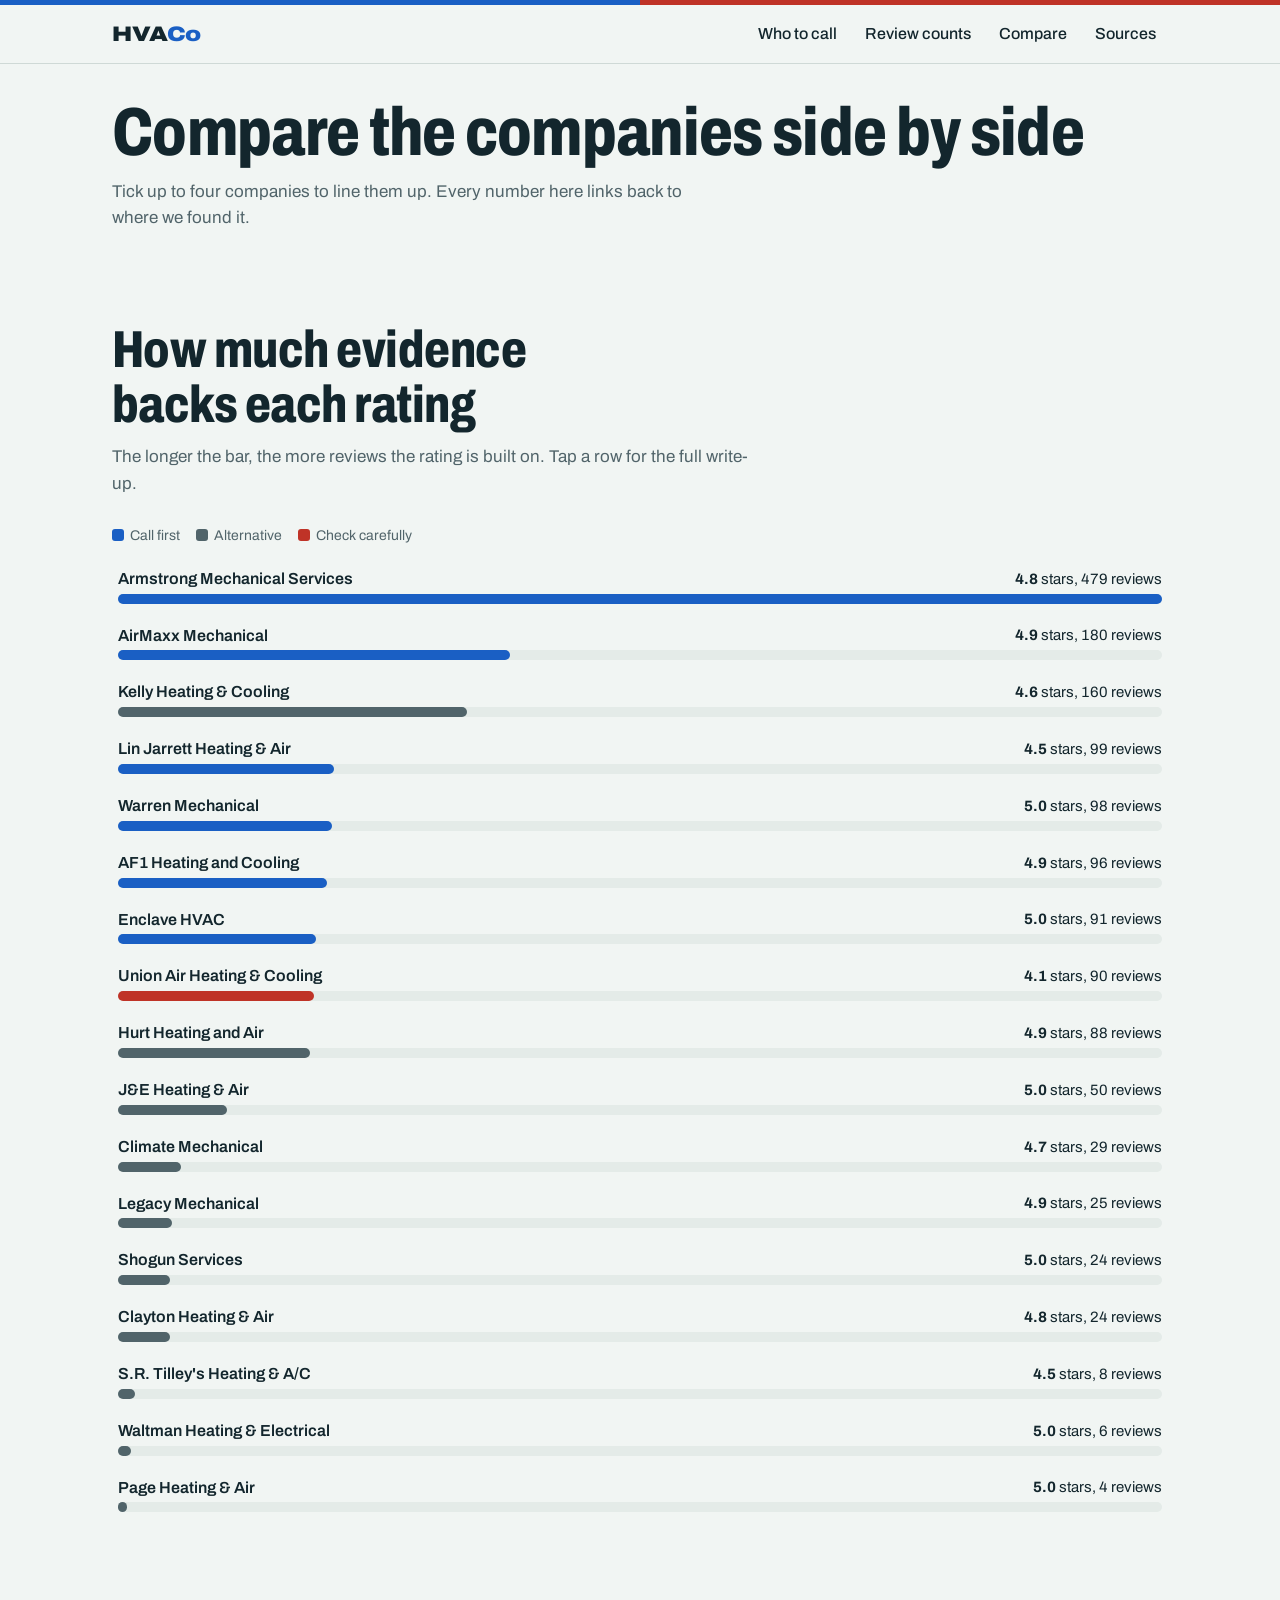
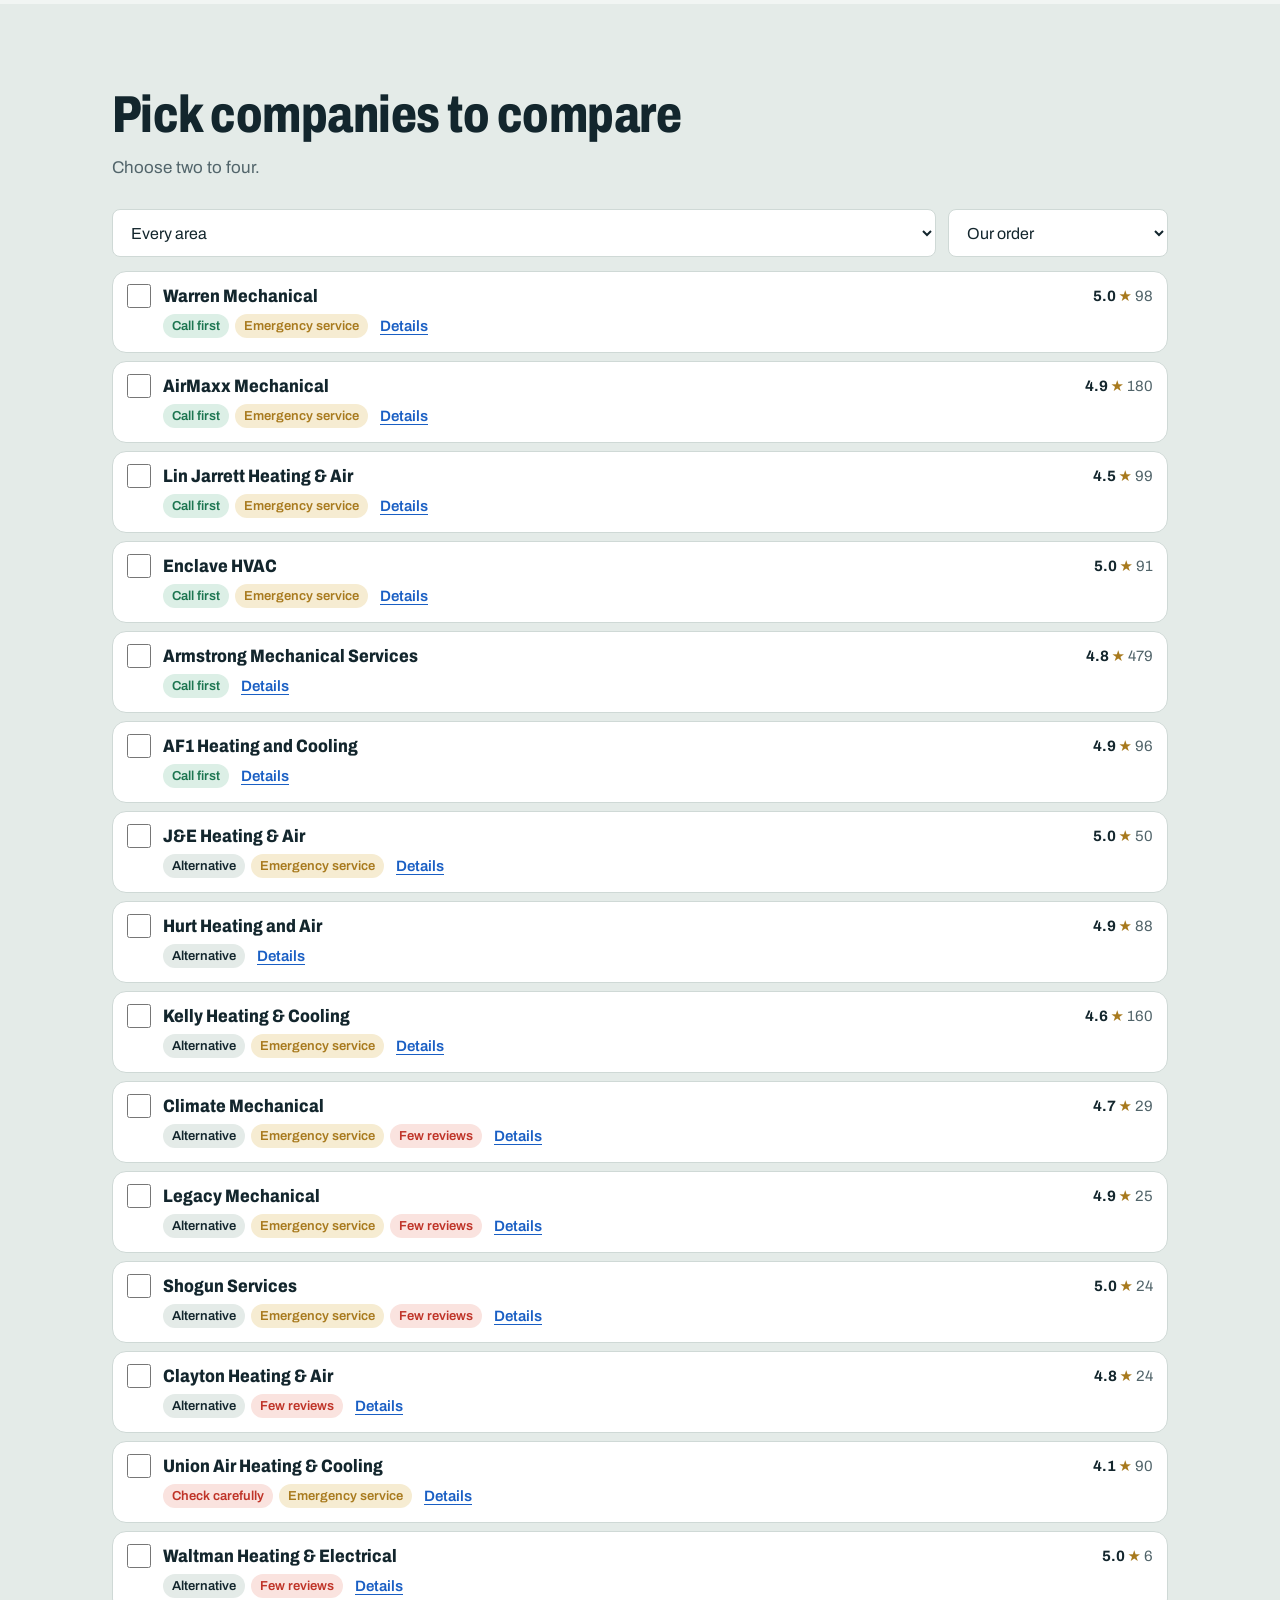
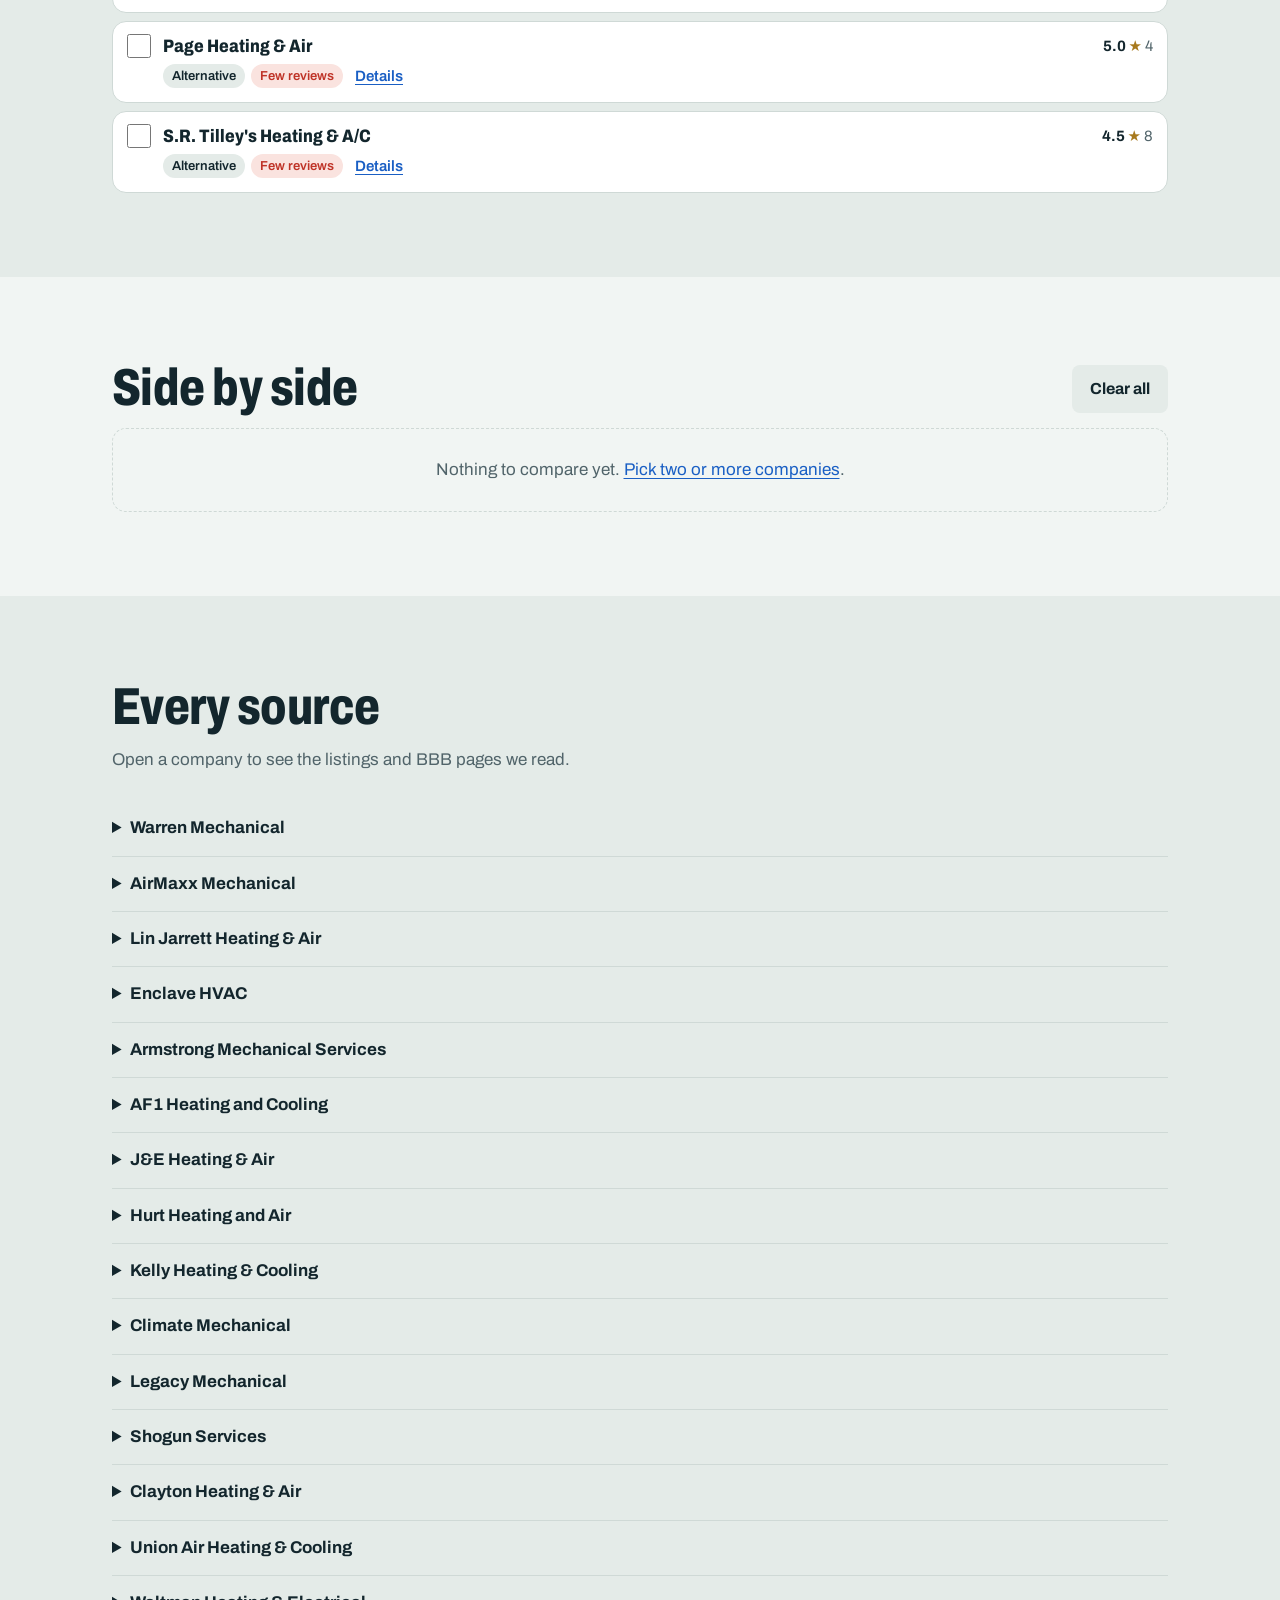
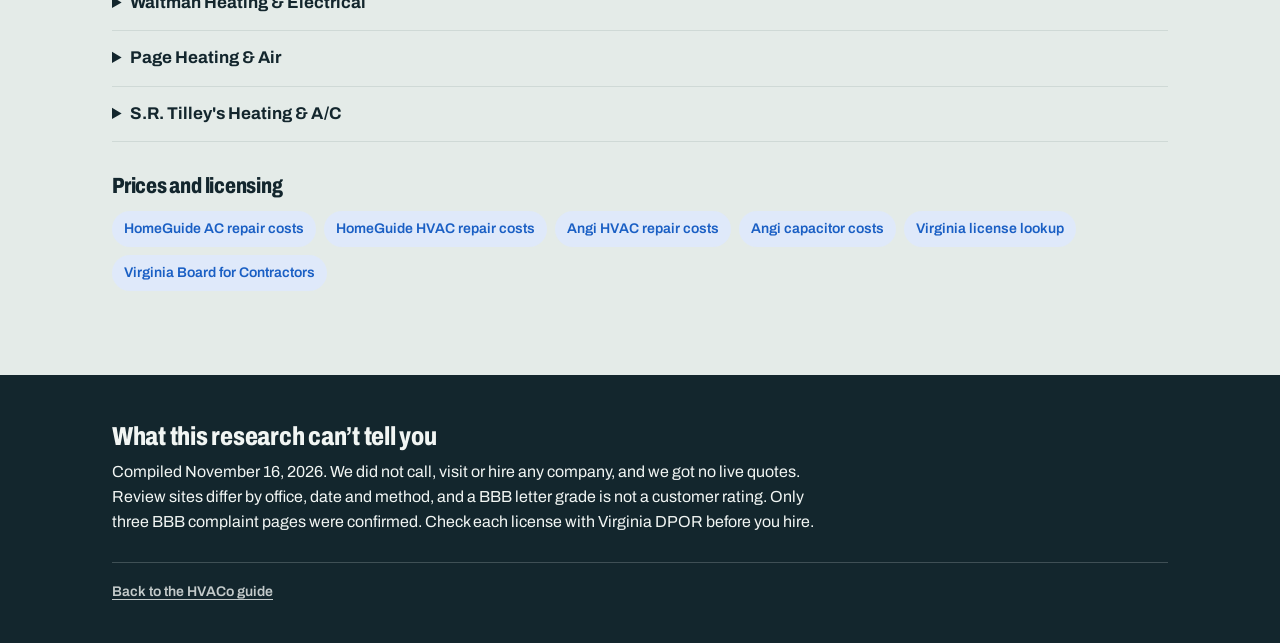
==== commit ed565668: "Redesign both pages: mobile-first layout, new palette, problem picker - Main page now opens with a '" ====
--- a/research/dashboard.html
+++ b/research/dashboard.html
@@ -1,37 +1,195 @@
 <!doctype html>
-<html lang="en"><head><meta charset="utf-8"><meta name="viewport" content="width=device-width,initial-scale=1">
-<title>Petersburg 23805 • HVAC Repair Intelligence Dashboard</title>
-<style>
-:root{--bg:#091126;--surface:#121e39;--surface2:#182844;--line:rgba(179,207,255,.16);--text:#f0f7ff;--muted:#adc1e0;--cyan:#46d8e8;--blue:#6696ff;--violet:#b59cff;--mint:#64e9b2;--amber:#ffcf70;--rose:#fb7c99;--shadow:0 20px 62px rgba(0,0,0,.25)}
-*{box-sizing:border-box}html{scroll-behavior:smooth}body{margin:0;background:radial-gradient(ellipse at 15% -10%,#1c3561 0,transparent 33%),radial-gradient(ellipse at 85% 7%,#24315a 0,transparent 28%),var(--bg);color:var(--text);font:15px/1.55 Inter,ui-sans-serif,system-ui,-apple-system,Segoe UI,Arial,sans-serif;min-height:100vh}
-a{color:#8fdafc;text-decoration:none}a:hover{text-decoration:underline}.shell{max-width:1440px;margin:0 auto;padding:25px 30px 84px}.top{display:flex;justify-content:space-between;align-items:center;gap:14px;flex-wrap:wrap;border-bottom:1px solid var(--line);padding-bottom:16px}.brand{display:flex;align-items:center;gap:13px;font-size:15px;font-weight:850;letter-spacing:.14em;text-transform:uppercase}.brand-mark{width:42px;height:42px;border-radius:13px;background:linear-gradient(140deg,var(--cyan),var(--blue) 55%,#ad8df8);display:grid;place-items:center;color:#08142c;font-size:24px;box-shadow:0 5px 35px #3bc6df44}.top-meta{font-size:13px;color:var(--muted)}.tag{padding:5px 9px;border-radius:20px;background:#294061;border:1px solid #48668a;color:#d6e9ff;font-size:11px;font-weight:700;display:inline-block;white-space:nowrap}.kicker{color:var(--mint);font-weight:850;letter-spacing:.16em;font-size:12px;text-transform:uppercase;margin-bottom:12px}.hero{padding:48px 0 27px;display:grid;grid-template-columns:1.2fr .8fr;gap:26px;align-items:center}.hero h1{font-size:clamp(36px,5.5vw,76px);line-height:1.02;letter-spacing:-.06em;margin:0 0 16px;font-weight:900}.hero h1 span{background:linear-gradient(100deg,#6cf0e0,#80acff,#c9a8ff);-webkit-background-clip:text;background-clip:text;color:transparent}.hero p{color:#bfd2ee;font-size:16px;max-width:650px;margin:0}.hero-graphic{border:1px solid #304771;border-radius:28px;min-height:235px;padding:20px;background:linear-gradient(145deg,#152748,#172144 60%,#22264c);box-shadow:var(--shadow);display:flex;flex-direction:column;justify-content:space-between;overflow:hidden;position:relative}.hero-graphic:after{content:"";width:300px;height:300px;position:absolute;background:radial-gradient(circle,#35dac026,transparent 65%);right:-80px;top:-80px}.hero-graphic>*{position:relative;z-index:1}.graphic-title{font-size:12px;color:#a8c4de;text-transform:uppercase;letter-spacing:.14em;font-weight:800}.graphic-big{font-size:42px;font-weight:900;line-height:1.1;letter-spacing:-.04em}.graphic-bottom{color:#b5c9e6;font-size:13px}.checks{display:flex;flex-wrap:wrap;gap:7px;margin-top:12px}.checks span{border:1px solid #405a78;background:#193353;padding:6px 10px;border-radius:30px;font-size:12px;color:#c8f4ee}.stats{display:grid;grid-template-columns:repeat(4,1fr);gap:14px;margin:14px 0 25px}.stat,.panel{background:linear-gradient(150deg,#162642,#131d36);border:1px solid var(--line);border-radius:19px;box-shadow:0 4px 25px #00000022}.stat{padding:22px 20px}.stat .small{font-size:11px;text-transform:uppercase;letter-spacing:.12em;font-weight:750;color:#a7bdde}.stat strong{display:block;font-size:36px;letter-spacing:-.045em;margin:6px 0 0;font-variant-numeric:tabular-nums}.stat .sub{color:var(--muted);font-size:12px}.stat:nth-child(1) strong{color:var(--cyan)}.stat:nth-child(2) strong{color:var(--mint)}.stat:nth-child(3) strong{color:var(--amber)}.stat:nth-child(4) strong{color:var(--violet)}
-.nav{display:flex;gap:8px;overflow:auto;padding:6px 0 21px}.nav a{font-size:13px;border:1px solid var(--line);padding:9px 16px;border-radius:11px;color:#c8dbf5;background:#17253d;white-space:nowrap}.nav a:hover{background:#284164;text-decoration:none}.section-head{display:flex;justify-content:space-between;align-items:flex-end;flex-wrap:wrap;gap:10px;margin:28px 0 16px}.section-head h2{font-size:25px;margin:0;letter-spacing:-.03em}.section-head p{margin:2px 0 0;color:var(--muted);font-size:13px}.panel{padding:22px}.grid2{display:grid;grid-template-columns:1fr 1fr;gap:16px}.grid3{display:grid;grid-template-columns:repeat(3,1fr);gap:16px}.panel h3{font-size:17px;margin:0 0 12px}.panel .mini{font-size:12px;color:var(--muted);margin:3px 0 0}.sbar{display:flex;align-items:center;gap:12px;margin:12px 0}.sbar .nm{width:135px;white-space:nowrap;text-overflow:ellipsis;overflow:hidden;font-size:12px;color:#dceaff}.sbar .track{flex:1;height:10px;border-radius:20px;background:#283855;overflow:hidden}.sbar .fill{height:100%;border-radius:20px;background:linear-gradient(90deg,var(--blue),var(--cyan))}.sbar .val{width:70px;text-align:right;font-size:12px;color:#d4e4fa;font-weight:800;font-variant-numeric:tabular-nums}.legend{font-size:12px;color:var(--muted);margin-top:10px}svg{width:100%;height:auto;display:block}.filters{display:flex;flex-wrap:wrap;gap:12px;margin-bottom:16px;align-items:flex-end}.filter{display:flex;flex-direction:column;gap:6px;flex:1;min-width:150px}.filter.search{flex:2;min-width:210px}.filter label{font-size:11px;color:#bdd4ee;letter-spacing:.07em;text-transform:uppercase;font-weight:800}.filter input,.filter select{background:#101b32;border:1px solid #365073;border-radius:11px;color:#ecf5ff;outline:none;padding:13px 12px;font-size:13px;width:100%}.filter input:focus,.filter select:focus{border-color:#63aaf2;box-shadow:0 0 0 3px #438fbb2b}.toolbar{display:flex;justify-content:space-between;gap:10px;align-items:center;margin-bottom:12px;flex-wrap:wrap}.smallgray{color:var(--muted);font-size:12px}.btn{background:linear-gradient(125deg,#53d6d6,#6a94ff);border:0;border-radius:10px;padding:10px 14px;color:#07152f;font-weight:850;font-size:12px;cursor:pointer}.btn.ghost{border:1px solid #456184;background:#1a2d4e;color:#e7f1ff}.btn:disabled{opacity:.3;cursor:not-allowed}.tablewrap{overflow:auto;border:1px solid var(--line);border-radius:18px;background:#101b34}table{width:100%;border-collapse:collapse;min-width:940px}th{color:#a5bfdd;background:#162443;text-align:left;font-size:11px;text-transform:uppercase;letter-spacing:.08em;font-weight:800;padding:15px 13px;position:sticky;top:0}td{padding:14px 13px;border-top:1px solid #2c3c55;font-size:13px;vertical-align:middle;color:#dce9fa}.company{font-weight:820;color:#f1f8ff;font-size:14px}.dim{font-size:11px;color:#a6b9d8}.num{font-weight:900;color:#dbefff;font-variant-numeric:tabular-nums}.star{color:#ffcd6e}.t{padding:5px 8px;border-radius:7px;font-size:10px;display:inline-block;font-weight:800;letter-spacing:.02em}.t.priority{background:#153e42;color:#74e8cf}.t.additional{background:#293858;color:#bdd0ff}.t.caution{background:#57352e;color:#ffce86}.linkbtn{background:#223a5b;border:1px solid #46678b;border-radius:9px;color:#addbff;cursor:pointer;padding:6px 9px;font-size:12px}.row-actions{display:flex;gap:7px;align-items:center}.tick{accent-color:#52dcb7;width:16px;height:16px;cursor:pointer}.notice{border-left:3px solid var(--amber);background:#2b2c3a;padding:14px 17px;color:#f9e8c3;font-size:13px;border-radius:0 10px 10px 0}.notice strong{color:#ffe09e}.price-row{display:grid;grid-template-columns:minmax(170px,1.1fr) 1fr 1.6fr;gap:10px;align-items:center;padding:13px 0;border-bottom:1px solid #2a3956}.price-row:last-child{border-bottom:0}.price-range{font-size:14px;font-weight:850;color:#88edcc}.barline{height:6px;background:#2a3c58;border-radius:8px;margin-top:6px}.barline>span{height:100%;display:block;border-radius:8px;background:linear-gradient(90deg,var(--mint),var(--blue))}.quote{background:linear-gradient(135deg,#19334a,#1d2346);padding:18px;border:1px solid #384d7c;border-radius:14px}.quote strong{display:block;font-size:20px;color:#aaf4dc}.quote span{display:block;color:#c3d3e6;font-size:12px;margin-top:5px}.quote .tiny{font-size:10px;color:#fbd9ab;margin-top:11px}.cardline{padding:14px 0;border-bottom:1px solid #30405c}.cardline:last-child{border:0}.cardline strong{display:block;margin-bottom:4px}.cardline p{color:#c2d2e8;font-size:13px;margin:2px 0}.tipicon{width:32px;height:32px;background:#2b446b;border-radius:10px;display:grid;place-items:center;font-weight:900;color:#a8d5ff}.tiphead{display:flex;align-items:center;gap:10px;margin-bottom:6px}.checklist{display:grid;gap:8px}.checklist label{font-size:13px;color:#deebfa;display:flex;gap:10px;align-items:flex-start}.checklist input{accent-color:var(--cyan);margin-top:4px}.source-line{padding:6px 0;color:#b4c4db;font-size:12px}.source-line a{font-weight:700}.pill{color:#d4e6f7;font-size:11px;border:1px solid #405775;border-radius:8px;padding:5px 8px}.compare{display:grid;grid-template-columns:repeat(auto-fit,minmax(200px,1fr));gap:12px}.compare .cc{background:#122b42;border:1px solid #355474;border-radius:13px;padding:15px}.cc h4{margin:0 0 8px;color:#fbffff}.cc p{font-size:12px;color:#c5dbef;margin:5px 0}.cc a{font-size:12px}.empty{padding:22px;color:#bdcde2;text-align:center}.foot{color:#a3b8d6;font-size:12px;margin-top:30px;border-top:1px solid var(--line);padding-top:20px}.footer-warning{margin-top:13px;color:#f2d5ad}.details-card{background:linear-gradient(160deg,#122c46,#151d37);border:1px solid #4c7590;border-radius:16px;padding:20px;margin:14px 0 25px}.details-card h3{margin:0 0 6px;font-size:22px}.details-grid{display:grid;grid-template-columns:repeat(2,1fr);gap:14px}.details-grid strong{font-size:11px;color:#96bfdd;text-transform:uppercase;letter-spacing:.07em}.details-grid p{font-size:13px;margin:5px 0;color:#dfecfa}.detail-main{line-height:1.8;color:#dbe8fa;font-size:13px}.hidden{display:none!important}
-@media(max-width:980px){.hero{grid-template-columns:1fr}.grid2,.grid3{grid-template-columns:1fr}.stats{grid-template-columns:repeat(2,1fr)}.price-row{grid-template-columns:1fr 1fr}.price-row .explain{grid-column:span 2}.hero-graphic{min-height:170px}}@media(max-width:560px){.shell{padding:16px 13px 50px}.stats{gap:9px}.stat{padding:14px}.stat strong{font-size:27px}.hero{padding-top:28px}.panel{padding:16px}.price-row{grid-template-columns:1fr 1fr}.filter{min-width:calc(50% - 8px)}.filter.search{min-width:100%}.details-grid{grid-template-columns:1fr}.sbar .nm{width:105px}}
-@media print{body{background:#fff;color:#111}.panel,.stat,.tablewrap{box-shadow:none}.nav,.filters,.btn,.row-actions{display:none!important} .shell{max-width:100%}th{position:static}.hero-graphic{color:#111}}
-</style></head><body><div class="shell">
-<div class="top"><div class="brand"><div class="brand-mark">❄</div><span>Tri-Cities · HVAC intelligence</span></div><div class="top-meta">Independent research snapshot <span class="tag">16 NOV 2026</span> · Petersburg <b>23805</b></div></div>
-<section class="hero"><div><div class="kicker">The repair-first buyer’s guide</div><h1>Find a better<br><span>HVAC repair.</span></h1><p>Compare local companies using rating <em>and</em> review volume, written complaint records, repair-quality signals, pricing claims, and transparent cautions. Designed for Petersburg, Virginia and nearby Tri-Cities neighborhoods.</p></div><div class="hero-graphic"><div class="graphic-title">Research focus · 23805</div><div class="graphic-big">Not just<br><span style="color:var(--mint)">five stars.</span></div><div class="graphic-bottom">A repair recommendation should withstand price, workmanship, and complaint checks.<div class="checks"><span>✓ Source-linked</span><span>✓ Honest gaps</span><span>✓ Quote-ready</span></div></div></div></section>
-<div class="stats"><div class="stat"><div class="small">Companies researched</div><strong id="numCompanies">0</strong><div class="sub">Local + regional service providers</div></div><div class="stat"><div class="small">Priority shortlist</div><strong id="numPriority">0</strong><div class="sub">Research-based first calls</div></div><div class="stat"><div class="small">Confirmed zero BBB complaints</div><strong id="numBBB">0</strong><div class="sub">Only pages actually inspected</div></div><div class="stat"><div class="small">National diagnostic range</div><strong>$75–$200</strong><div class="sub">Not a company quote</div></div></div>
-<nav class="nav"><a href="#overview">Overview</a><a href="#all">All providers</a><a href="#detail">Evidence profile</a><a href="#compare">Compare</a><a href="#costs">Price guide</a><a href="#risk">Complaints & due diligence</a><a href="#sources">Sources</a></nav>
-<section id="overview"><div class="section-head"><div><h2>Review evidence, not review theater.</h2><p>Scores and counts are source-specific snapshots. They are not interchangeable or audited quality scores.</p></div><span class="pill">Charts update with table filters</span></div><div class="grid2"><div class="panel"><h3>Largest review samples</h3><div id="volumeBars"></div><div class="legend">Higher volume provides more customer observations; the relevance and recency of those observations still matter.</div></div><div class="panel"><h3>Star rating versus sample size</h3><div id="scatterChart"></div><div class="legend">Each dot represents one listed company; log-scaled horizontal axis makes small and large samples visible together. Hover for details.</div></div></div></section>
-<section id="all"><div class="section-head"><div><h2>Compare the local field</h2><p>Sort, search, and filter all researched companies. Select up to four for a side-by-side view.</p></div><span class="tag" id="matching">0 matches</span></div><div class="filters"><div class="filter search"><label for="search">Search company, strength or problem</label><input id="search" placeholder="e.g. furnace, geothermal, honest repairs"></div><div class="filter"><label for="area">Area</label><select id="area"><option value="all">All areas</option><option>Petersburg</option><option>Colonial Heights</option><option>South Chesterfield</option><option>Hopewell</option><option>Chester</option><option>Henrico</option></select></div><div class="filter"><label for="reviews">Review sample</label><select id="reviews"><option value="0">Any sample</option><option value="20">20+ reviews</option><option value="50">50+ reviews</option><option value="100">100+ reviews</option></select></div><div class="filter"><label for="kind">Shortlist status</label><select id="kind"><option value="all">All candidates</option><option value="priority">Priority first calls</option><option value="additional">Additional candidates</option><option value="caution">Additional scrutiny</option></select></div><div class="filter"><label for="sort">Sort by</label><select id="sort"><option value="priority">Research shortlist</option><option value="reviews">Most reviews</option><option value="rating">Highest raw stars</option><option value="alphabet">Company name</option></select></div></div><div class="toolbar"><span class="smallgray">Tap <b>Inspect</b> to open an evidence dossier. Star values are taken from the named source, not blended.</span><button class="btn ghost" id="reset">Reset filters</button></div><div class="tablewrap"><table><thead><tr><th>Compare</th><th>Company & fit</th><th>Rating</th><th>Reviews</th><th>Snapshot source</th><th>BBB / complaint record</th><th>Shortlist</th><th>Evidence</th></tr></thead><tbody id="rows"></tbody></table></div><div id="noResults" class="empty hidden">No companies match these filters. Try a lower review threshold.</div></section>
-<section id="detail"><div class="section-head"><div><h2>Company evidence dossier</h2><p>Read the praise, complaints, price transparency, license notes and independent links in one place.</p></div></div><div class="panel"><div id="detailsOutput"><div class="empty">Select “Inspect” beside a company to read its evidence summary.</div></div></div></section>
-<section id="compare"><div class="section-head"><div><h2>Side-by-side shortlist</h2><p>Check boxes in the directory to compare up to four companies (no hidden numerical scoring).</p></div><button class="btn ghost" id="clearCompare">Clear selection</button></div><div id="compareOutput" class="compare"><div class="empty">Choose two or more companies to compare.</div></div></section>
-<section id="costs"><div class="section-head"><div><h2>What a repair may cost</h2><p>Published national benchmarks to challenge an estimate. Not current bids from any company in this dashboard.</p></div><span class="tag">USD · parts + labor where specified</span></div><div class="grid2"><div class="panel"><h3>Benchmark ranges</h3><div id="priceRows"></div><p class="mini">References: <a href="https://homeguide.com/costs/hvac-repair-cost" target="_blank">HomeGuide</a>, <a href="https://www.angi.com/articles/how-much-does-it-cost-replace-ac-capacitor.htm" target="_blank">Angi Oct 2026 capacitor study</a> and <a href="https://www.angi.com/articles/how-much-hvac-repair-cost.htm" target="_blank">Angi HVAC costs</a>. Wide ranges reflect equipment type, refrigerant, labor, and access.</p></div><div class="panel"><h3>Actual advertised company prices found</h3><div class="quote"><strong>$69</strong><b>Enclave HVAC · residential diagnosis</b><span>Advertised in a dated July 21, 2024 company post.</span><div class="tiny">HISTORICAL ONLY. Not confirmed as of Nov 16, 2026. Reconfirm.</div><p><a href="https://nextdoor.com/pages/enclave-hvac-llc-petersburg-va/" target="_blank">View original public company post ↗</a></p></div><div class="quote" style="margin-top:11px"><strong>From $85</strong><b>Armstrong Mechanical · service visits</b><span>“As low as” amount on the company's HomeAdvisor/Angi profile, with no current effective date.</span><div class="tiny">ADVERTISED STARTING PRICE, NOT A VERIFIED CURRENT QUOTE.</div><p><a href="https://www.homeadvisor.com/rated.armstrongmechanicalservicesinc.158752501.html" target="_blank">View company listing ↗</a></p></div><div class="notice" style="margin-top:13px"><strong>Free estimates ≠ free repairs.</strong> A company may offer free equipment-replacement quotes but charge for troubleshooting your existing unit. Ask before dispatch.</div></div></div></section>
-<section id="risk"><div class="section-head"><div><h2>Complaints, credentials, and risk</h2><p>Separating formal BBB filings from low-star reviews and unverified information.</p></div></div><div class="grid3"><div class="panel"><div class="tiphead"><div class="tipicon">01</div><h3>BBB verified: zero filings</h3></div><div class="cardline"><strong>Warren Mechanical</strong><p>BBB A+, not accredited; 0 complaints shown. Company began in 2023.</p><a href="https://www.bbb.org/us/va/south-chesterfield/profile/heating-and-air-conditioning/warren-mechanical-llc-0603-63421926/complaints" target="_blank">Read BBB complaint page ↗</a></div><div class="cardline"><strong>Armstrong Mechanical</strong><p>BBB A+, not accredited; 0 complaints shown. Some older negative consumer reviews elsewhere.</p><a href="https://www.bbb.org/us/va/hopewell/profile/heating-and-air-conditioning/armstrong-mechanical-services-inc-0603-63399453/complaints" target="_blank">Read BBB complaint page ↗</a></div><div class="cardline"><strong>Union Air</strong><p>BBB A+, accredited; 0 complaints shown. Its consumer review distribution is more polarized.</p><a href="https://www.bbb.org/us/va/n-dinwiddie/profile/heating-and-air-conditioning/union-air-heating-cooling-inc-0603-17000142/complaints" target="_blank">Read BBB complaint page ↗</a></div></div><div class="panel"><div class="tiphead"><div class="tipicon">02</div><h3>Important low-rating signals</h3></div><div class="cardline"><strong>Union Air</strong><p>20 of 90 Birdeye-listed reviews are one star; an old heating-outage allegation is visible. BBB separately displays no formal complaints.</p></div><div class="cardline"><strong>Armstrong</strong><p>Local Birdeye 4.1/24 differs from broader Angi 4.8/479. Historical reports mention scheduling and quote changes.</p></div><div class="cardline"><strong>AirMaxx</strong><p>Mostly strong reviews; a specific account describes a last-minute scheduling cancellation.</p></div><div class="cardline"><strong>Climate Mechanical</strong><p>Positive Angi/HomeAdvisor feedback but another directory reports a low Yelp score with unknown sample size.</p></div></div><div class="panel"><div class="tiphead"><div class="tipicon">03</div><h3>License verification</h3></div><p>For every candidate, check the <b>Virginia DPOR contractor license</b> by exact business name. Check current status, business identity, and heating/ventilation/air-conditioning specialty.</p><p>Cross-check the individual technician's credentials where applicable. An old directory listing or self-posted license number is not proof of current standing.</p><p><a href="https://dporweb.dpor.virginia.gov/LicenseLookup/Search" target="_blank">Open the official Virginia license lookup ↗</a></p><div class="notice"><strong>Not a complete enforcement audit:</strong> Only three BBB complaint pages were successfully verified. “Not checked” does not mean “zero complaints.”</div></div></div></section>
-<section id="action"><div class="section-head"><div><h2>The call script that protects your money</h2><p>Use the same questions with at least three businesses so the bids are comparable.</p></div><button class="btn" id="copyQuestions">Copy questions</button></div><div class="grid2"><div class="panel"><h3>Before you schedule</h3><div class="checklist" id="questionChecks"></div></div><div class="panel"><h3>My recommended call order</h3><div class="cardline"><strong>1. Repair-first local firms</strong><p>Warren, Enclave, and Lin Jarrett — ask each for the diagnostic fee and a repair-versus-replacement opinion.</p></div><div class="cardline"><strong>2. Larger sample and second bid</strong><p>AirMaxx, AF1, Armstrong — confirm who will personally perform the service, not just the brand reputation.</p></div><div class="cardline"><strong>3. Match the actual problem</strong><p>Older oil/boiler/geothermal → Lin Jarrett or Waltman. Repeat failures → Warren or Enclave. High replacement quote → compare Page and Armstrong.</p></div><p class="mini">Order is editorial judgment based on source strength, proximity and fit — not a measured quality index.</p></div></div></section>
-<section id="sources"><div class="section-head"><div><h2>Transparency & primary links</h2><p>Every supplier has its own cited review/source link in the table, and additional source links in its evidence dossier.</p></div></div><div class="panel"><div id="sourceList"></div><div class="notice" style="margin-top:15px"><strong>Research limits:</strong> No phone calls, site visits or test jobs were performed. No company-specific live repair quote was obtained. Review sites can differ by office, period, platform and aggregation logic. BBB star reviews and BBB letter grades assess different things. The strongest unverified component is actual workmanship quality, which requires repair invoices, post-service outcomes, or independent inspection.</div></div></section>
-<footer class="foot">PETERSBURG 23805 / TRI-CITIES HVAC RESEARCH • Created Nov 16, 2026 • No paid placements • Standalone, offline-capable interactive HTML report<div class="footer-warning">Before work begins: verify Virginia contractor status with DPOR, insurance, total written price, equipment warranty, labor warranty, trip fee, emergency surcharge and permit responsibility.</div></footer>
+<html lang="en">
+<head>
+<meta charset="utf-8">
+<meta name="viewport" content="width=device-width, initial-scale=1, viewport-fit=cover">
+<title>HVACo: compare Petersburg HVAC repair companies</title>
+<meta name="description" content="Compare up to four Petersburg, VA HVAC repair companies side by side: ratings, review counts, BBB records, pricing and sources.">
+<meta name="theme-color" content="#f1f5f3" media="(prefers-color-scheme: light)">
+<meta name="theme-color" content="#0e1a1e" media="(prefers-color-scheme: dark)">
+<link rel="preconnect" href="https://fonts.googleapis.com">
+<link rel="preconnect" href="https://fonts.gstatic.com" crossorigin>
+<link href="https://fonts.googleapis.com/css2?family=Archivo:wdth,wght@62..125,400..900&display=swap" rel="stylesheet">
+<link rel="icon" href="data:image/svg+xml,<svg xmlns='http://www.w3.org/2000/svg' viewBox='0 0 32 32'><rect width='16' height='32' fill='%231a5fc4'/><rect x='16' width='16' height='32' fill='%23bf3327'/><text x='16' y='23' font-family='Arial' font-weight='900' font-size='20' text-anchor='middle' fill='white'>H</text></svg>">
+<link rel="stylesheet" href="../styles.css">
+</head>
+<body>
+
+<header class="site-head">
+  <div class="wrap">
+    <a class="logo" href="../index.html">HVA<span>Co</span></a>
+    <nav class="top-links" aria-label="Sections">
+      <a href="../index.html">Who to call</a>
+      <a href="#reviews">Review counts</a>
+      <a href="#pick">Compare</a>
+      <a href="#sources">Sources</a>
+    </nav>
+    <a class="head-note" href="../index.html">Back to guide</a>
+  </div>
+</header>
+
+<main>
+<section class="page-title">
+  <div class="wrap">
+    <h1>Compare the companies side by side</h1>
+    <p>Tick up to four companies to line them up. Every number here links back to where we found it.</p>
+  </div>
+</section>
+
+<section class="band" id="reviews">
+  <div class="wrap">
+    <div class="band-head">
+      <h2>How much evidence backs each rating</h2>
+      <p>The longer the bar, the more reviews the rating is built on. Tap a row for the full write-up.</p>
+    </div>
+    <div class="legend">
+      <span><i style="background:var(--blue)"></i>Call first</span>
+      <span><i style="background:var(--muted)"></i>Alternative</span>
+      <span><i style="background:var(--red)"></i>Check carefully</span>
+    </div>
+    <div class="bars" id="bars"></div>
+  </div>
+</section>
+
+<section class="band band-sunk" id="pick">
+  <div class="wrap">
+    <div class="band-head">
+      <h2>Pick companies to compare</h2>
+      <p id="pickHint">Choose two to four.</p>
+    </div>
+    <div class="tools">
+      <select class="field" id="area" aria-label="Filter by area"><option value="">Every area</option></select>
+      <select class="field" id="sort" aria-label="Sort companies">
+        <option value="rank">Our order</option>
+        <option value="n">Most reviews</option>
+        <option value="rating">Highest rating</option>
+        <option value="name">Name, A to Z</option>
+      </select>
+    </div>
+    <div class="list" id="picks"></div>
+  </div>
+</section>
+
+<section class="band" id="compare">
+  <div class="wrap">
+    <div class="row-head">
+      <h2>Side by side</h2>
+      <button class="btn btn-quiet" id="clear" hidden>Clear all</button>
+    </div>
+    <div id="cmpOut"></div>
+  </div>
+</section>
+
+<section class="band band-sunk" id="sources">
+  <div class="wrap">
+    <div class="band-head">
+      <h2>Every source</h2>
+      <p>Open a company to see the listings and BBB pages we read.</p>
+    </div>
+    <div id="srcList"></div>
+    <h3 style="margin:32px 0 12px">Prices and licensing</h3>
+    <div class="linklist">
+      <a href="https://homeguide.com/costs/ac-repair-cost" target="_blank" rel="noopener">HomeGuide AC repair costs</a>
+      <a href="https://homeguide.com/costs/hvac-repair-cost" target="_blank" rel="noopener">HomeGuide HVAC repair costs</a>
+      <a href="https://www.angi.com/articles/how-much-hvac-repair-cost.htm" target="_blank" rel="noopener">Angi HVAC repair costs</a>
+      <a href="https://www.angi.com/articles/how-much-does-it-cost-replace-ac-capacitor.htm" target="_blank" rel="noopener">Angi capacitor costs</a>
+      <a href="https://dporweb.dpor.virginia.gov/LicenseLookup/Search" target="_blank" rel="noopener">Virginia license lookup</a>
+      <a href="https://www.dpor.virginia.gov/Boards/Contractors/" target="_blank" rel="noopener">Virginia Board for Contractors</a>
+    </div>
+  </div>
+</section>
+</main>
+
+<div class="cmp-bar" id="cmpBar" hidden>
+  <span id="cmpBarText"></span>
+  <a class="btn btn-white" href="#compare">See comparison</a>
 </div>
-<script>const DATA=[{"id":"warren","name":"Warren Mechanical, LLC","area":"Petersburg / South Chesterfield","region":"Petersburg","address":"336 S Crater Rd, Petersburg, VA 23803","phone":"804-943-7887","rating":5.0,"n":98,"source":"HVACService.io directory","sourceurl":"https://hvacservice.io/va/petersburg/warren-mechanical-llc","others":[["BBB profile","https://www.bbb.org/us/va/south-chesterfield/profile/heating-and-air-conditioning/warren-mechanical-llc-0603-63421926"],["BBB complaints","https://www.bbb.org/us/va/south-chesterfield/profile/heating-and-air-conditioning/warren-mechanical-llc-0603-63421926/complaints"],["Nextdoor homeowner comments","https://nextdoor.com/pages/warren-mechanical-llc-south-chesterfield-va/"]],"label":"Top repair-first call","tier":"priority","emergency":true,"bbb":"A+ · not accredited","complaints":"0 verified on BBB page","price":"Quote required","strength":"Quick, careful diagnostics; clear explanations; same-day/after-hours accounts; owner involvement.","concern":"Opened in 2023; a shorter business track record than several alternatives. Verify after-hours price.","details":"Customers report efficient troubleshooting, explanations before work, repeat maintenance and a respectful approach to repair versus replacement. The BBB business profile lists a January 2023 start date and A+ rating; the complaint page displays zero complaints. The review score here is from a directory; an independently surfaced business listing showed 115 at 5.0. Do not add the two counts together.","verified":"BBB complaint count and BBB A+ page reviewed. Current Virginia DPOR license status not independently verified.","fit":"Urgent failure, first diagnosis, complex HVAC problems"},{"id":"airmaxx","name":"AirMaxx Mechanical","area":"Colonial Heights / South Chesterfield","region":"Colonial Heights","address":"16400 Jefferson Davis Hwy, Colonial Heights, VA 23834","phone":"804-526-1005","rating":4.9,"n":180,"source":"Birdeye · Google-sourced","sourceurl":"https://reviews.birdeye.com/airmaxx-mechanical-165382692032340","others":[["Company site","https://www.airmaxxac.com/"]],"label":"Large local review sample","tier":"priority","emergency":true,"bbb":"Not verified","complaints":"BBB count not verified","price":"Quote required","strength":"Substantial recent positive repair feedback; diagnosis and customer education; emergency scheduling.","concern":"One detailed review alleges an appointment was canceled the day before; reconfirm appointment and access rules.","details":"Birdeye shows 4.9 stars from 180 Google-sourced reviews, with 172 five-star and five one-star entries when checked. Positive stories include finding failed fuses quickly and returning calls after hours. A negative review alleges last-minute cancellation and a confusing reconfirmation requirement. Ask for a firm arrival window in writing.","verified":"Review distribution checked on Birdeye. DPOR status and BBB complaint count not verified.","fit":"Fast AC/furnace repair with a well-reviewed local company"},{"id":"lin","name":"Lin Jarrett Heating & Air Conditioning","area":"Petersburg","region":"Petersburg","address":"301 E Bank St, Petersburg, VA 23803","phone":"804-861-0516","rating":4.5,"n":99,"source":"Birdeye · mostly Google-sourced","sourceurl":"https://reviews.birdeye.com/lin-jarrett-heating-air-conditioning-company-inc-165407154532192","others":[["Company services","https://www.linjarrett.com/services"],["2026 repair reviews","https://www.bestprosintown.com/va/petersburg/lin-jarrett-heating-and-air-conditioning-company-inc-/"]],"label":"Established local specialist","tier":"priority","emergency":true,"bbb":"Not verified","complaints":"BBB count not verified","price":"Free estimates on replacement systems; repairs quoted after diagnosis","strength":"Serving Petersburg since 1979; heat pumps, boilers, geothermal, ductwork; detailed diagnostic praise.","concern":"Lower average rating than some smaller peers; confirm repair fee vs installation-estimate policy.","details":"The company states it has operated since 1979 and handles heat pumps, boilers, ductless units and geothermal systems. Specific March 2026 customer reviews describe electrical checks, defrost/reversing circuit checks, amperage measurements and detailed replacement work. Free estimates are advertised for new replacement installations, not necessarily diagnostic repair visits.","verified":"Address, service region, offerings and replacement-estimate scope confirmed from the company site.","fit":"Long-term maintenance, older systems, boilers, geothermal and heat-pump issues"},{"id":"enclave","name":"Enclave HVAC, LLC","area":"Petersburg 23805","region":"Petersburg","address":"1833 S Sycamore St, Petersburg, VA 23805","phone":"804-896-1084","rating":5.0,"n":91,"source":"Business listing snapshot","sourceurl":"https://nextdoor.com/pages/enclave-hvac-llc-petersburg-va/","others":[["BuildZoom license listing","https://www.buildzoom.com/contractor/enclave-heating-air-conditioning-llc"]],"label":"Repair-first / ZIP 23805","tier":"priority","emergency":true,"bbb":"Not verified","complaints":"BBB count not verified","price":"$69 residential diagnostic advertised JUL 2024; NOT verified current","strength":"Local repair-oriented owner; praised for solving persistent failures; clear public low-pressure pricing message.","concern":"Historical diagnostic figure may be outdated. Review count is a listing snapshot rather than an accessible independent review archive.","details":"The owner posted on Nextdoor in July 2024 that the residential diagnostic fee was $69, no sales scripting would be used, and the business offered 24/7 support. A 2024 customer recommendation praises solving complex system issues others missed. BuildZoom lists this 23805 address and says the HVAC license was active when it last checked; verify current DPOR standing and request a current written diagnostic fee.","verified":"BuildZoom reports license verification at its last check; company self-lists license 2705192087. Live DPOR status not independently confirmed.","fit":"Best geographic fit for 23805, repair-vs-replace second opinion"},{"id":"armstrong","name":"Armstrong Mechanical Services","area":"Hopewell","region":"Hopewell","address":"107 S 15th Ave, Hopewell, VA 23860","phone":"804-541-2622","rating":4.8,"n":479,"source":"Angi · Petersburg service listing","sourceurl":"https://www.angi.com/companylist/us/va/petersburg/hvac.htm","others":[["Local Birdeye listing","https://reviews.birdeye.com/armstrong-mechanical-services-inc-167461692467696"],["Older detailed Angi reviews","https://www.angi.com/companylist/us/va/hopewell/armstrong-mechanical-services-inc-reviews-6407051.htm"],["BBB complaints","https://www.bbb.org/us/va/hopewell/profile/heating-and-air-conditioning/armstrong-mechanical-services-inc-0603-63399453/complaints"]],"label":"High-volume / value candidate","tier":"priority","emergency":false,"bbb":"A+ · not accredited","complaints":"0 verified on BBB page","price":"\"Service visits as low as $85\" on company-provided Angi profile; no current quote","strength":"Large Angi review base; praised for fair-priced repairs, replacement quality and technician explanations.","concern":"A DIFFERENT local Birdeye listing is only 4.1/24. Older reviews allege scheduling changes and an increased verbal quote.","details":"The Angi listing in the Petersburg market reports 4.8 out of 5 from 479 reviews. A Hopewell-specific Birdeye listing reads 4.1 from 24; they cannot be blended. A 2017 review reported a repair quote increasing from $700 to $835 and repeated rescheduling. Another historic customer reported missed appointment timing. The BBB site lists A+, non-accredited, and zero complaint filings; the BBB profile records contractor number 2710054363. Review the precise scope and get the price in writing.","verified":"BBB complaints and profile checked. Quoted $85 is advertised \"as low as\", not confirmed today.","fit":"Competitive second bid, heat-pump repair, larger upgrades"},{"id":"af1","name":"AF1 Heating and Cooling","area":"South Chesterfield","region":"South Chesterfield","address":"16404 US-1, South Chesterfield, VA 23834","phone":"804-821-8783","rating":4.9,"n":96,"source":"BestProsInTown · location listing","sourceurl":"https://www.bestprosintown.com/va/south-chesterfield/af1-heating-and-cooling-llc-/","others":[["Petersburg and Chester service listings","https://www.contractorsranked.com/hvac-contractors/chester-va"]],"label":"Strong technician feedback","tier":"priority","emergency":false,"bbb":"Not verified","complaints":"BBB count not verified","price":"Quote required","strength":"Technicians repeatedly praised for explaining findings, inspection thoroughness, and clean repair work.","concern":"Listing 96-review score differs from broader 347-review business record. Confirm you are reviewing the same office and recent work.","details":"The South Chesterfield page reports 4.9 from 96 reviews, including positive August 2026 feedback naming Brandon and Phillip. The local structured business entry showed 4.7 from 347 reviews; this discrepancy should not be hidden or averaged. Confirm the exact office and ask for a written repair estimate.","verified":"Local office and phone verified by BestProsInTown; DPOR/BBB complaint status not verified.","fit":"Thorough diagnostics and a larger repair team"},{"id":"je","name":"J&E Heating and Air Conditioning LLC","area":"Chester / Petersburg service","region":"Chester","address":"Chester, VA, United States (service-area business)","phone":"804-986-5550","rating":5.0,"n":50,"source":"ContractorsRanked · October 2026 snapshot","sourceurl":"https://www.contractorsranked.com/hvac-contractors/chester-va","others":[],"label":"Promising service-area option","tier":"additional","emergency":true,"bbb":"Not verified","complaints":"BBB count not verified","price":"Quote required","strength":"Local business listing emphasizes owner communication, reliable repairs and installations.","concern":"No verified street office from cited sources; the listing snapshots show 50 and 102 reviews at different times.","details":"A Chester-focused October 2026 listing shows 5.0 stars and 50 reviews. A separate local business snapshot gives 5.0 and 102 reviews, but review counts were not reconciled. Reported work includes HVAC repairs, ductwork and replacements. Confirm that this company serves the exact Petersburg 23805 address before booking.","verified":"Chester-area listing and phone available; license and BBB complaint status not independently checked.","fit":"Additional competitive bid for repair or replacement"},{"id":"hurt","name":"Hurt Heating and Air LLC","area":"Henrico / Petersburg service","region":"Henrico","address":"Henrico, VA, United States (service-area business)","phone":"","rating":4.9,"n":88,"source":"Thumbtack · actual customer reviews","sourceurl":"https://www.thumbtack.com/va/henrico/central-air-conditioning-repair/hurt-heating-air-llc/service/514730434229035019","others":[],"label":"Value and responsiveness","tier":"additional","emergency":false,"bbb":"Not verified","complaints":"BBB count not verified","price":"Quote required via Thumbtack","strength":"88 reviewed projects; 133 hires; same-day 2026 repair review cites reasonable rates.","concern":"Based farther away; confirm 23805 travel fee and arrival time.","details":"Thumbtack reports 4.9 stars from 88 reviews, 133 hires, three employees and seven years in business. A June 25, 2026 review describes same-day AC repair and reasonable pricing. The listing says they do heating, AC, thermostat and ductwork service. Booking typically goes through Thumbtack.","verified":"Review volume, hiring volume, and 2026 review verified on Thumbtack.","fit":"Competitive bid and price-conscious repair"},{"id":"kelly","name":"Kelly Heating & Cooling","area":"Colonial Heights","region":"Colonial Heights","address":"431 E Ellerslie Ave, Colonial Heights, VA 23834","phone":"804-265-3888","rating":4.6,"n":160,"source":"Angi · Petersburg service listing","sourceurl":"https://www.angi.com/companylist/us/va/petersburg/hvac.htm","others":[["BBB profile","https://www.bbb.org/us/va/colonial-heights/profile/heating-and-air-conditioning/kelly-heating-cooling-llc-0603-63404928"]],"label":"Strong heating/heat-pump option","tier":"additional","emergency":true,"bbb":"Not rated · not accredited","complaints":"BBB count not verified","price":"Quote required; BBB review praises upfront furnace quote","strength":"Heat-pump and furnace responsiveness, knowledgeable service, transparent quoted furnace replacement.","concern":"Some feedback reports visits feeling sales-oriented; clarify diagnosis before replacement discussion.","details":"Angi displays 4.6 from 160 reviews. BBB has a business listing at the Colonial Heights address and reports no BBB letter grade due to insufficient rating data. A BBB reviewer highlights rapid furnace replacement and a clear price; another service-review example suggests an appointment felt more like a sales visit. Ask explicitly for a repair-only quote.","verified":"BBB profile and Angi listing checked; no independent current DPOR search completed.","fit":"No-heat/furnace and heat-pump work"},{"id":"climate","name":"Climate Mechanical","area":"Dinwiddie / Petersburg","region":"Petersburg","address":"Petersburg / Dinwiddie, VA, United States (service area)","phone":"804-718-9863","rating":4.7,"n":29,"source":"Angi · Petersburg service listing","sourceurl":"https://www.angi.com/companylist/us/va/petersburg/hvac.htm","others":[["HomeAdvisor detailed review page","https://www.homeadvisor.com/rated.climatemechanical.159273827.html"],["Directory cross-platform snapshot","https://hvac.contractorsestimates.com/city/petersburg"]],"label":"Broad fuel-type capability","tier":"additional","emergency":true,"bbb":"Not verified","complaints":"BBB count not verified","price":"Free estimates listed; clarify diagnostic fees","strength":"Gas, oil, electric, hydronic and heat-pump capability; 2026 repair review reports fast resolution.","concern":"Source disagreement: Angi 4.7/29; HomeAdvisor 4.8/26; a directory cites Yelp 2.3 with no sample size.","details":"The HomeAdvisor review page gives 4.8 from 26 and includes a March 2026 customer reporting quick repair. Angi lists 4.7 from 29. An HVAC directory cites a significantly weaker Yelp average of 2.3 without a sample count or detailed corroboration; treat this as a prompt to read the latest low ratings directly, not proof of poor workmanship.","verified":"HomeAdvisor and Angi summaries reviewed. Yelp discrepancy not independently resolved.","fit":"Specialty fuel systems, hydronic, repairs, estimates"},{"id":"legacy","name":"Legacy Mechanical","area":"Petersburg service","region":"Petersburg","address":"Petersburg, VA 23803 (service-area listing)","phone":"804-712-2437","rating":4.9,"n":25,"source":"HVAC directory · listed Google score","sourceurl":"https://hvac.contractorsestimates.com/city/petersburg","others":[],"label":"Small owner-led shop","tier":"additional","emergency":true,"bbb":"Not verified","complaints":"BBB count not verified","price":"Quote required","strength":"Small-business focus; punctuality, clean installations and reported competitive pricing.","concern":"Moderate review sample; confirm warranty and scheduling capacity.","details":"The directory shows 4.9 from 25 reviews, plus a five-star Yelp score without a count. A local business listing describes owner involvement, heat pump repairs, ductless systems and installations. Confirm precise insurance, license, and repair warranty directly.","verified":"Business listing and review aggregator checked. State license not directly queried.","fit":"Personalized repair work with a smaller crew"},{"id":"shogun","name":"Shogun Services","area":"Petersburg","region":"Petersburg","address":"220 N Sycamore St Ste C, Petersburg, VA 23803","phone":"804-504-1753","rating":5.0,"n":24,"source":"Birdeye · location listing","sourceurl":"https://reviews.birdeye.com/shogun-services-air-conditioning-heating-plumbing-166222302931139","others":[["Repair reviews","https://www.bestprosintown.com/va/petersburg/shogun-services-/"]],"label":"Mixed-trade emergency option","tier":"additional","emergency":true,"bbb":"Not verified","complaints":"BBB count not verified","price":"Quote required","strength":"HVAC, plumbing and electrical coverage; repair reviewer praises diagnosis and explanation.","concern":"Some five-star reviews involve plumbing, not HVAC; rating is not a pure HVAC workmanship measure.","details":"A review specifically praises an HVAC technician for quickly identifying a fault and explaining the system. But the location also performs plumbing and electrical work, and highly visible reviews include plumbing jobs. Do not count all 24 reviews as HVAC repair outcomes.","verified":"Service categories, address and Birdeye source checked. BBB/license status not independently checked.","fit":"Emergency service or jobs involving multiple trades"},{"id":"clayton","name":"Clayton Heating & Air Conditioning Services","area":"Petersburg","region":"Petersburg","address":"1808 Midway Ave, Petersburg, VA 23803","phone":"","rating":4.8,"n":24,"source":"Birdeye · Google-sourced","sourceurl":"https://reviews.birdeye.com/clayton-heating-air-conditioning-services-165379551984425","others":[["BBB customer review section","https://www.bbb.org/us/va/petersburg/profile/heating-and-air-conditioning/clayton-heating-air-0603-63400559/customer-reviews"]],"label":"Local smaller shop","tier":"additional","emergency":false,"bbb":"Not accredited · grade not verified","complaints":"BBB count not verified","price":"Quote required","strength":"Reviewers mention professional service, honest explanations and reasonable price.","concern":"Only 24 publicly aggregated reviews; company contact/active operations need confirmation.","details":"Birdeye lists 4.8 from 24 Google reviews. One customer praises fair pricing and a helpful technician. BBB displays zero customer reviews on its own review tab, which is NOT the same as zero complaints. Confirm current operating details and telephone before planning a visit.","verified":"Address and reviews checked; telephone and DPOR live status not verified.","fit":"Price comparison and smaller local provider"},{"id":"union","name":"Union Air Heating & Cooling","area":"Petersburg / North Dinwiddie","region":"Petersburg","address":"4704 Boydton Plank Rd, North Dinwiddie, VA 23803","phone":"804-732-3559","rating":4.1,"n":90,"source":"Birdeye · mostly Google-sourced","sourceurl":"https://reviews.birdeye.com/union-air-heating-cooling-132189512","others":[["BBB profile","https://www.bbb.org/us/va/n-dinwiddie/profile/heating-and-air-conditioning/union-air-heating-cooling-inc-0603-17000142"],["BBB complaints","https://www.bbb.org/us/va/n-dinwiddie/profile/heating-and-air-conditioning/union-air-heating-cooling-inc-0603-17000142/complaints"],["Detailed user reviews","https://www.bestprosintown.com/va/petersburg/union-air-heating-and-cooling-/"]],"label":"Longest-established / polarized reviews","tier":"caution","emergency":true,"bbb":"A+ · BBB accredited","complaints":"0 verified on BBB page","price":"Quote required; replacement estimates advertised free","strength":"Founded 1985; extensive local history and multiple detailed positive pricing/workmanship reviews.","concern":"Birdeye gives 20 one-star reviews out of 90; one historic complaint describes prolonged heating failure and delays.","details":"BBB confirms accreditation since 1989 and zero formal complaints in its accessible page. Its A+ grade does NOT incorporate customer star ratings. Birdeye lists 4.1 from 90, with 20 one-star posts and a highly critical older account alleging repeated igniter failures and a five-day winter service delay. Another detailed positive review praises warranty replacement and fair labor charges. This is an established but polarized option; request clear repair turnaround terms.","verified":"BBB accreditation, company age and complaint count checked; exact 23805 ZIP is listed in BBB service area.","fit":"Established company; compare against newer firms before committing"},{"id":"waltman","name":"Waltman Heating & Electrical Contractors","area":"Petersburg","region":"Petersburg","address":"424 Grove Ave, Petersburg, VA","phone":"804-861-8135","rating":5.0,"n":6,"source":"Birdeye · local directory","sourceurl":"https://reviews.birdeye.com/d/heating-air-conditioning-hvac/petersburg-va/","others":[["Permit history directory","https://www.buildzoom.com/petersburg-va/hvac-mechanical-contractors"]],"label":"Geothermal niche","tier":"additional","emergency":false,"bbb":"Not verified","complaints":"BBB count not verified","price":"Quote required","strength":"Small number of positive remarks including geothermal expertise; local permit-project history.","concern":"Very small review sample; confirm that a qualified technician handles your particular system.","details":"Birdeye lists a perfect 5.0 from six reviews; this is too small a sample to call it best overall. Local directory reviews mention heating, electrical and geothermal skill. BuildZoom shows HVAC project history under a Petersburg address. Ask for current DPOR license and HVAC scope.","verified":"Local business and project directory checked; live state credentials not independently validated.","fit":"Geothermal, heating/electrical overlap"},{"id":"page","name":"Page Heating & Air Conditioning","area":"South Chesterfield","region":"South Chesterfield","address":"17501 Le Master Rd, South Chesterfield, VA 23803","phone":"804-590-3377","rating":5.0,"n":4,"source":"BestProsInTown · category listing","sourceurl":"https://www.bestprosintown.com/va/south-chesterfield/hvac/","others":[["Detailed customer reviews","https://www.bestprosintown.com/va/south-chesterfield/page-heating-and-air-conditioning-/"]],"label":"Honest-repair anecdote","tier":"additional","emergency":false,"bbb":"Not verified","complaints":"BBB count not verified","price":"Quote required","strength":"Specific reviewer says firm repaired AC without pushing unnecessary costly work.","concern":"Only four reviews in category listing (the detail page exposes fewer); low confidence from sample alone.","details":"One unusually specific August 2023 review reports Page being the only one of three contractors to avoid selling thousands of dollars in unnecessary work. The testimony is useful but anecdotal; only four reviews are shown on the directory category page. Ask for a current detailed diagnostic price.","verified":"Address/phone and publicly shown review comments checked.","fit":"Third opinion when others recommend full system replacement"},{"id":"tilley","name":"S.R. Tilley's Heating & A/C","area":"Petersburg / North Dinwiddie","region":"Petersburg","address":"5304 Church Dr, Petersburg, VA 23803","phone":"804-536-9466","rating":4.5,"n":8,"source":"Birdeye · local directory","sourceurl":"https://reviews.birdeye.com/d/heating-air-conditioning-hvac/petersburg-va/","others":[["Permit history","https://www.buildzoom.com/petersburg-va/hvac-mechanical-contractors"]],"label":"Small local comparison bid","tier":"additional","emergency":false,"bbb":"Not verified","complaints":"BBB count not verified","price":"Quote required","strength":"Local HVAC business with documented mechanical-project history.","concern":"Only eight review records; limited recent independently accessible narratives.","details":"Birdeye lists 4.5 from eight reviews and BuildZoom has HVAC/mechanical project history. Confirm current phone, scope, license, insurance and warranty before comparing a price against better-reviewed providers.","verified":"Directory and project-history presence reviewed; active license not directly checked.","fit":"Additional local quote for straightforward service"}];const COSTS=[["Diagnosis / service call",75,200,"Usually excludes parts; ask if applied to repair"],["Typical central AC repair",150,650,"National normal-range reference; complex jobs exceed this"],["Capacitor replacement",200,400,"Angi October 2026 installed range; other guides differ"],["Contactor replacement",200,450,"Common installed repair"],["Clear blocked condensate drain",75,250,"Ask what is included"],["Blower motor repair / replacement",300,900,"Parts and labor vary by type"],["Refrigerant leak repair",200,1500,"Leak finding and refrigerant may alter bill"],["Compressor replacement",800,3000,"Large repairs can justify replacement comparison"],["Seasonal tune-up",70,200,"Not equivalent to a broken-system diagnosis"]];const SOURCES={"repairCosts":"https://homeguide.com/costs/ac-repair-cost","hvacCosts":"https://homeguide.com/costs/hvac-repair-cost","angiCosts":"https://www.angi.com/articles/how-much-hvac-repair-cost.htm","angiCapacitor":"https://www.angi.com/articles/how-much-does-it-cost-replace-ac-capacitor.htm","dpor":"https://dporweb.dpor.virginia.gov/LicenseLookup/Search","contractors":"https://www.dpor.virginia.gov/Boards/Contractors/"};
-const $=id=>document.getElementById(id);const esc=(x)=>String(x??'').replace(/[&<>"']/g,k=>({'&':'&amp;','<':'&lt;','>':'&gt;','"':'&quot;',"'":'&#39;'}[k]));const selected=new Set();let inspected=null;
-const prioritySort={priority:0,additional:1,caution:2};
-function filtered(){let q=$('search').value.trim().toLowerCase(),a=$('area').value,min=+$('reviews').value,k=$('kind').value,s=$('sort').value;let arr=DATA.filter(x=>(a==='all'||x.region===a)&&x.n>=min&&(k==='all'||x.tier===k)&&([x.name,x.strength,x.concern,x.fit,x.region,x.address,x.details].join(' ').toLowerCase().includes(q)));arr.sort((x,y)=>s==='reviews'?y.n-x.n:s==='rating'?y.rating-x.rating||y.n-x.n:s==='alphabet'?x.name.localeCompare(y.name):(prioritySort[x.tier]-prioritySort[y.tier]||DATA.indexOf(x)-DATA.indexOf(y)));return arr}
-function render(){const d=filtered();$('matching').textContent=d.length+' of '+DATA.length+' matches';$('rows').innerHTML=d.map(x=>`<tr><td><input class="tick" type="checkbox" aria-label="Compare ${esc(x.name)}" data-check="${x.id}" ${selected.has(x.id)?'checked':''}></td><td><div class="company">${esc(x.name)}</div><div class="dim">${esc(x.area)}</div><div class="dim">${esc(x.label)}</div></td><td><span class="star">★</span> <span class="num">${x.rating.toFixed(1)}</span><span class="dim"> / 5</span></td><td><span class="num">${x.n.toLocaleString()}</span></td><td><a href="${esc(x.sourceurl)}" target="_blank" rel="noopener">${esc(x.source)}</a></td><td><span class="dim">${esc(x.bbb)}</span><br><span style="color:${x.complaints.startsWith('0 ') ? '#7be6bc':'#c4d2e4'};font-size:11px">${esc(x.complaints)}</span></td><td><span class="t ${x.tier}">${x.tier==='priority'?'Priority':x.tier==='caution'?'Scrutinize':'Consider'}</span></td><td><div class="row-actions"><button class="linkbtn" data-inspect="${x.id}">Inspect</button><a class="linkbtn" href="${esc(x.sourceurl)}" target="_blank" rel="noopener">Source ↗</a></div></td></tr>`).join('');$('noResults').classList.toggle('hidden',d.length!==0);document.querySelectorAll('[data-check]').forEach(el=>el.addEventListener('change',e=>{if(e.target.checked){if(selected.size>=4){e.target.checked=false;alert('You can compare up to four businesses.');return}selected.add(e.target.dataset.check)}else selected.delete(e.target.dataset.check);renderCompare()}));document.querySelectorAll('[data-inspect]').forEach(el=>el.addEventListener('click',()=>showDetails(el.dataset.inspect)));renderBars(d);renderScatter(d)}
-function showDetails(id){const x=DATA.find(z=>z.id===id);if(!x)return;inspected=id;$('detailsOutput').innerHTML=`<div class="details-card"><span class="t ${x.tier}">${x.tier==='priority'?'First-call candidate':x.tier==='caution'?'Added scrutiny':'Secondary candidate'}</span><h3>${esc(x.name)}</h3><p style="color:#a6cfec;margin:3px 0 17px">${esc(x.address)}${x.phone?' · '+esc(x.phone):''}</p><div class="details-grid"><div><strong>Review signal</strong><p><span class="star">★</span> ${x.rating.toFixed(1)} / 5 from ${x.n} reviews on <a href="${esc(x.sourceurl)}" target="_blank">${esc(x.source)}</a></p></div><div><strong>BBB standing</strong><p>${esc(x.bbb)} · ${esc(x.complaints)}</p></div><div><strong>Reported strengths</strong><p>${esc(x.strength)}</p></div><div><strong>Concerns or limitations</strong><p>${esc(x.concern)}</p></div><div><strong>Pricing transparency</strong><p>${esc(x.price)}</p></div><div><strong>License / evidence status</strong><p>${esc(x.verified)}</p></div></div><p class="detail-main">${esc(x.details)}</p><div style="display:flex;gap:10px;flex-wrap:wrap;margin-top:13px"><a class="btn" href="${esc(x.sourceurl)}" target="_blank" rel="noopener">Read principal source ↗</a>${x.phone?`<a class="btn ghost" href="tel:${x.phone.replace(/\D/g,'')}">Call ${esc(x.phone)}</a>`:''}</div><div style="margin-top:15px">${x.others.map(z=>`<a class="pill" style="display:inline-block;margin:5px 5px 0 0" target="_blank" rel="noopener" href="${esc(z[1])}">${esc(z[0])} ↗</a>`).join('')}</div></div>`;document.getElementById('detail').scrollIntoView({behavior:'smooth',block:'start'})}
-function renderCompare(){const d=[...selected].map(id=>DATA.find(x=>x.id===id)).filter(Boolean);$('compareOutput').innerHTML=d.length===0?'<div class="empty">Check businesses in the table to build your comparison.</div>':d.map(x=>`<div class="cc"><h4>${esc(x.name)}</h4><p>★ ${x.rating.toFixed(1)} / 5 · ${x.n} reviews</p><p><b>Complaint check:</b> ${esc(x.complaints)}</p><p><b>Price:</b> ${esc(x.price)}</p><p><b>Best fit:</b> ${esc(x.fit)}</p><p><b>Watch:</b> ${esc(x.concern)}</p><a href="${esc(x.sourceurl)}" target="_blank">Read source ↗</a></div>`).join('')}
-function renderBars(d){const a=[...d].sort((x,y)=>y.n-x.n).slice(0,7);$('volumeBars').innerHTML=a.length?a.map(x=>`<div class="sbar"><div class="nm" title="${esc(x.name)}">${esc(x.name)}</div><div class="track"><div class="fill" style="width:${100*x.n/a[0].n}%"></div></div><div class="val">${x.n} <span style="color:var(--amber)">★</span>${x.rating.toFixed(1)}</div></div>`).join(''):'<div class="empty">No matching companies</div>'}
-function renderScatter(d){const W=570,H=275,p={l:42,r:18,t:18,b:36},maxx=500,minY=3.8,maxY=5.1;const X=n=>p.l+(Math.log10(Math.max(1,n))-0)/(Math.log10(maxx))*(W-p.l-p.r),Y=r=>p.t+(maxY-r)/(maxY-minY)*(H-p.t-p.b);let s=`<svg role="img" aria-label="Scatter plot of listed ratings versus number of reviews" viewBox="0 0 ${W} ${H}">`;[4,4.25,4.5,4.75,5].forEach(y=>{s+=`<line x1="${p.l}" y1="${Y(y)}" x2="${W-p.r}" y2="${Y(y)}" stroke="#38516d" stroke-dasharray="4 5"/><text x="6" y="${Y(y)+4}" font-size="11" fill="#b5c6e0">${y.toFixed(2)}</text>`});[1,10,100,500].forEach(v=>s+=`<text x="${X(v)}" y="${H-12}" font-size="11" fill="#b5c6e0" text-anchor="middle">${v}</text>`);s+=`<text x="${W/2}" y="${H-1}" font-size="11" fill="#c1d2ec" text-anchor="middle">Number of reviews (log scale)</text>`;d.forEach(x=>{let c=x.tier==='priority'?'#64e9b2':x.tier==='caution'?'#ffcb6d':'#8cb3ff';s+=`<circle cx="${X(x.n)}" cy="${Y(x.rating)}" r="6.5" fill="${c}" stroke="#0d1e32" stroke-width="2" opacity=".92"><title>${esc(x.name)} | ${x.rating.toFixed(1)} / 5 | ${x.n} reviews | ${esc(x.source)}</title></circle>`});$('scatterChart').innerHTML=s+'</svg>'}
-function renderCosts(){let max=3000;$('priceRows').innerHTML=COSTS.map(z=>`<div class="price-row"><div><b style="font-size:12px">${esc(z[0])}</b><div class="barline"><span style="width:${Math.max(4,z[2]/max*100)}%"></span></div></div><div class="price-range">$${z[1].toLocaleString()} – $${z[2].toLocaleString()}</div><div class="explain dim">${esc(z[3])}</div></div>`).join('')}
-function init(){const qs=['What is the TOTAL diagnosis/trip fee for my 23805 address? Is it credited toward approved work?','Can you give me a repair-only option before discussing replacement?','What exact part failed, how was it tested, and can you show me the measurement?','Can you provide an itemized written estimate: labor, part, refrigerant, taxes and emergency charges?','What are the parts warranty and labor warranty, and who pays for a return visit?','Are you currently licensed for HVAC in Virginia, insured, and prepared to handle required permits?','What is the earliest realistic appointment window? What if you need to order a part?','For replacement, will you provide Manual J sizing, duct assessment and commissioning results?'];$('questionChecks').innerHTML=qs.map((q,i)=>`<label><input type="checkbox" id="q${i}">${esc(q)}</label>`).join('');$('copyQuestions').addEventListener('click',async()=>{let text=qs.map((q,i)=>`${i+1}. ${q}`).join('\n');try{await navigator.clipboard.writeText(text);$('copyQuestions').textContent='Copied questions ✓';setTimeout(()=>$('copyQuestions').textContent='Copy questions',1600)}catch(e){let t=prompt('Copy the questions:',text)}});$('sourceList').innerHTML=`<div class="source-line">Government: <a target="_blank" href="${SOURCES.dpor}">Virginia DPOR license search ↗</a> and <a href="${SOURCES.contractors}" target="_blank">Board for Contractors ↗</a></div><div class="source-line">Price benchmarks: <a href="${SOURCES.repairCosts}" target="_blank">HomeGuide AC repair ↗</a> · <a href="${SOURCES.hvacCosts}" target="_blank">HomeGuide HVAC ↗</a> · <a href="${SOURCES.angiCosts}" target="_blank">Angi HVAC pricing ↗</a> · <a href="${SOURCES.angiCapacitor}" target="_blank">Angi capacitor update ↗</a></div>`;DATA.forEach(x=>{$('sourceList').innerHTML+=`<div class="source-line"><b>${esc(x.name)}</b> — <a target="_blank" href="${esc(x.sourceurl)}">${esc(x.source)} ↗</a> ${x.others.map(z=>` · <a target="_blank" href="${esc(z[1])}">${esc(z[0])} ↗</a>`).join('')}</div>`});$('numCompanies').textContent=DATA.length;$('numPriority').textContent=DATA.filter(x=>x.tier==='priority').length;$('numBBB').textContent=DATA.filter(x=>x.complaints.startsWith('0 verified')).length;['search','area','reviews','kind','sort'].forEach(i=>$(i).addEventListener(i==='search'?'input':'change',render));$('reset').addEventListener('click',()=>{$('search').value='';$('area').value='all';$('reviews').value='0';$('kind').value='all';$('sort').value='priority';render()});$('clearCompare').addEventListener('click',()=>{selected.clear();render();renderCompare()});renderCosts();render();renderCompare()}
-init();</script></body></html>+
+<footer class="foot">
+  <div class="wrap">
+    <h2>What this research can’t tell you</h2>
+    <p style="max-width:44em">Compiled November 16, 2026. We did not call, visit or hire any company, and we got no live quotes. Review sites differ by office, date and method, and a BBB letter grade is not a customer rating. Only three BBB complaint pages were confirmed. Check each license with Virginia DPOR before you hire.</p>
+    <p class="fine"><a href="../index.html">Back to the HVACo guide</a></p>
+  </div>
+</footer>
+
+<script src="../data/companies.js"></script>
+<script src="../site.js"></script>
+<script>
+(function(){
+  const { C, byId, esc, short, tierLabel, rate, tags, callBtn } = window.HV;
+  const order = C.map(c => c.id);
+  const maxN = Math.max(...C.map(c => c.n));
+
+  // review bars
+  document.getElementById('bars').innerHTML = [...C].sort((a,b) => b.n - a.n).map(c => `
+    <button class="barrow ${c.tier}" data-open="${c.id}">
+      <span class="nm">${esc(short(c.name))}</span>
+      <span class="val"><b>${c.rating.toFixed(1)}</b> stars, ${c.n} reviews</span>
+      <span class="bar"><i style="width:${c.n/maxN*100}%"></i></span>
+    </button>`).join('');
+
+  // picker
+  const picked = new Set();
+  try { (new URLSearchParams(location.hash.slice(1)).get('c') || '').split(',').forEach(i => byId[i] && picked.size < 4 && picked.add(i)); } catch(e){}
+  const area = document.getElementById('area'), sort = document.getElementById('sort');
+  area.insertAdjacentHTML('beforeend', [...new Set(C.map(c => c.region))].sort().map(r => `<option>${esc(r)}</option>`).join(''));
+  const sorts = { rank:(a,b)=>order.indexOf(a.id)-order.indexOf(b.id), n:(a,b)=>b.n-a.n, rating:(a,b)=>b.rating-a.rating||b.n-a.n, name:(a,b)=>a.name.localeCompare(b.name) };
+
+  function renderPicks(){
+    const full = picked.size >= 4;
+    const list = C.filter(c => !area.value || c.region === area.value).sort(sorts[sort.value]);
+    document.getElementById('picks').innerHTML = list.map(c => `
+      <div class="pick ${picked.has(c.id)?'on':''}">
+        <input type="checkbox" id="p-${c.id}" data-pick="${c.id}" ${picked.has(c.id)?'checked':''} ${full && !picked.has(c.id)?'disabled':''} aria-label="Compare ${esc(short(c.name))}">
+        <label class="nm" for="p-${c.id}">${esc(short(c.name))}</label>
+        <span class="small"><b>${c.rating.toFixed(1)}</b> <span style="color:var(--brass)" aria-hidden="true">★</span> <span class="muted">${c.n}</span></span>
+        <span class="more">${tags(c)}<button class="linkish" data-open="${c.id}">Details</button></span>
+      </div>`).join('');
+    document.getElementById('pickHint').textContent = full ? 'Four chosen, which is the most that fit. Untick one to swap.' : picked.size ? `${picked.size} chosen. You can pick up to four.` : 'Choose two to four.';
+  }
+
+  const ROWS = [
+    ['Rating', c => `${c.rating.toFixed(1)} stars from ${c.n} reviews<br><a href="${esc(c.sourceurl)}" target="_blank" rel="noopener">${esc(c.source)}</a>`],
+    ['Our view', c => `${tierLabel[c.tier]}. ${esc(c.label)}.`],
+    ['Best for', c => esc(c.fit)],
+    ['Emergency service', c => c.emergency ? 'Advertised' : 'Not confirmed'],
+    ['BBB rating', c => esc(c.bbb)],
+    ['BBB complaints', c => esc(c.complaints)],
+    ['Pricing', c => esc(c.price)],
+    ['Strength', c => esc(c.strength)],
+    ['Watch for', c => esc(c.concern)]
+  ];
+  function renderCmp(){
+    const ids = [...picked], out = document.getElementById('cmpOut');
+    document.getElementById('clear').hidden = !ids.length;
+    const bar = document.getElementById('cmpBar');
+    bar.hidden = ids.length < 2;
+    document.getElementById('cmpBarText').textContent = `${ids.length} companies chosen`;
+    if (ids.length < 2) { out.innerHTML = `<p class="empty">${ids.length ? 'Pick one more company to compare.' : 'Nothing to compare yet. <a href="#pick">Pick two or more companies</a>.'}</p>`; return; }
+    out.innerHTML = `<div class="cmp-scroll"><div class="cmp">${ids.map(id => { const c = byId[id]; return `
+      <article class="cmp-col"><h3>${esc(short(c.name))}</h3>
+        <dl>${ROWS.map(([l,f]) => `<div><dt>${l}</dt><dd>${f(c)}</dd></div>`).join('')}</dl>
+        ${callBtn(c)}<button class="btn btn-quiet" data-open="${c.id}">Details</button>
+      </article>`; }).join('')}</div></div>${ids.length > 1 ? '<p class="muted small" style="margin-top:10px">On a phone, swipe sideways to see each company.</p>' : ''}`;
+  }
+  function sync(){ renderPicks(); renderCmp(); try { history.replaceState(null, '', picked.size ? '#c=' + [...picked].join(',') : location.pathname); } catch(e){} }
+
+  document.getElementById('picks').addEventListener('change', e => {
+    const id = e.target.dataset.pick; if (!id) return;
+    e.target.checked ? picked.add(id) : picked.delete(id); sync();
+    const el = document.getElementById('p-' + id); if (el) el.focus();
+  });
+  document.getElementById('clear').addEventListener('click', () => { picked.clear(); sync(); });
+  area.addEventListener('change', renderPicks); sort.addEventListener('change', renderPicks);
+  sync();
+
+  // sources
+  document.getElementById('srcList').innerHTML = C.map(c => `
+    <details class="src"><summary>${esc(short(c.name))}</summary>
+      <div class="linklist"><a href="${esc(c.sourceurl)}" target="_blank" rel="noopener">${esc(c.source)}</a>${(c.others||[]).map(([l,u]) => `<a href="${esc(u)}" target="_blank" rel="noopener">${esc(l)}</a>`).join('')}</div>
+    </details>`).join('');
+})();
+</script>
+</body>
+</html>
--- a/styles.css
+++ b/styles.css
@@ -0,0 +1,243 @@
+/* HVACo design tokens
+   Palette comes from a technician's manifold gauge set: blue low side, red high side,
+   brass fittings, on galvanized-duct grey. */
+:root{
+  --paper:#f1f5f3; --surface:#ffffff; --sunk:#e4ebe8; --ink:#13262d; --muted:#51646a; --line:#cfd9d6;
+  --blue:#1a5fc4; --blue-soft:#dfe9fa; --on-blue:#ffffff;
+  --red:#bf3327; --red-soft:#fae3df;
+  --brass:#a87a1e; --brass-soft:#f6ecd2;
+  --green:#1c7550; --green-soft:#dcefe6;
+  --panel:#174fa6; --panel-ink:#ffffff; --panel-muted:#c9dbf7; --panel-line:rgba(255,255,255,.22);
+  --r-sm:8px; --r-md:14px; --r-lg:22px;
+}
+@media (prefers-color-scheme:dark){:root{
+  --paper:#0e1a1e; --surface:#16262b; --sunk:#1e3238; --ink:#e7efed; --muted:#9cb0b3; --line:#2b4047;
+  --blue:#7fb0ff; --blue-soft:#1b3050; --on-blue:#0b1a2b;
+  --red:#ff8a7c; --red-soft:#40211d;
+  --brass:#e2b961; --brass-soft:#3a3018;
+  --green:#62cf9f; --green-soft:#17362a;
+  --panel:#1b4c9c; --panel-muted:#c3d6f5;
+}}
+*,*::before,*::after{box-sizing:border-box}
+html{scroll-behavior:smooth;scroll-padding-top:76px;-webkit-text-size-adjust:100%}
+@media (prefers-reduced-motion:reduce){html{scroll-behavior:auto}*{transition:none!important;animation:none!important}}
+body{margin:0;background:var(--paper);color:var(--ink);font:17px/1.55 Archivo,system-ui,-apple-system,"Segoe UI",sans-serif;-webkit-font-smoothing:antialiased}
+h1,h2,h3{margin:0;font-stretch:78%;font-weight:800;line-height:1.05;letter-spacing:-.01em;text-wrap:balance}
+h1{font-size:clamp(40px,10vw,92px);line-height:.95}
+h2{font-size:clamp(32px,6vw,52px)}
+h3{font-size:22px;line-height:1.15}
+p{margin:0}
+a{color:var(--blue);text-underline-offset:3px}
+:focus-visible{outline:3px solid var(--blue);outline-offset:2px;border-radius:4px}
+.wrap{max-width:1120px;margin:0 auto;padding:0 18px}
+@media(min-width:760px){.wrap{padding:0 32px}}
+.muted{color:var(--muted)}
+.small{font-size:15px}
+.sr{position:absolute;width:1px;height:1px;overflow:hidden;clip-path:inset(50%)}
+
+/* gauge stripe + header */
+.site-head{position:sticky;top:0;z-index:30;background:var(--paper);border-bottom:1px solid var(--line)}
+.site-head::before{content:"";display:block;height:5px;background:linear-gradient(90deg,var(--blue) 0 50%,var(--red) 50% 100%)}
+.site-head .wrap{display:flex;align-items:center;justify-content:space-between;height:58px;gap:16px}
+.logo{font-weight:900;font-stretch:118%;font-size:21px;letter-spacing:-.02em;color:var(--ink);text-decoration:none}
+.logo span{color:var(--blue)}
+.top-links{display:none;gap:4px}
+.top-links a{padding:8px 12px;border-radius:var(--r-sm);color:var(--ink);text-decoration:none;font-weight:500;font-size:16px}
+.top-links a:hover{background:var(--sunk)}
+.head-note{font-size:14px;color:var(--muted)}
+@media(min-width:860px){.top-links{display:flex}.head-note{display:none}}
+
+/* mobile tab bar */
+.tabbar{position:fixed;left:0;right:0;bottom:0;z-index:30;display:grid;grid-template-columns:repeat(4,1fr);background:var(--surface);border-top:1px solid var(--line);padding-bottom:env(safe-area-inset-bottom)}
+.tabbar a{display:grid;place-items:center;min-height:56px;padding:6px 4px;text-align:center;font-size:14px;font-weight:600;line-height:1.15;color:var(--ink);text-decoration:none}
+.tabbar a+a{border-left:1px solid var(--line)}
+.tabbar a:active{background:var(--sunk)}
+body.has-tabbar{padding-bottom:calc(58px + env(safe-area-inset-bottom))}
+@media(min-width:860px){.tabbar{display:none}body.has-tabbar{padding-bottom:0}}
+
+/* buttons */
+.btn{display:inline-flex;align-items:center;justify-content:center;gap:8px;min-height:48px;padding:10px 18px;border:0;border-radius:var(--r-sm);font:700 16px/1.2 Archivo,system-ui,sans-serif;text-decoration:none;cursor:pointer;white-space:nowrap}
+.btn-call{background:var(--blue);color:var(--on-blue)}
+.btn-call:hover{filter:brightness(1.1)}
+.btn-quiet{background:var(--sunk);color:var(--ink)}
+.btn-quiet:hover{background:var(--line)}
+.btn-white{background:#fff;color:#12305f}
+.btn-outline-white{background:transparent;color:#fff;box-shadow:inset 0 0 0 1.5px var(--panel-line)}
+.phone-ico{width:17px;height:17px;flex:none}
+
+/* sections */
+.band{padding:56px 0}
+@media(min-width:760px){.band{padding:84px 0}}
+.band-sunk{background:var(--sunk)}
+.band-head{max-width:640px;margin-bottom:28px}
+.band-head p{margin-top:12px;color:var(--muted)}
+
+/* hero triage */
+.hero{padding:28px 0 56px}
+@media(min-width:900px){.hero{padding:64px 0 84px}}
+.hero-lede{font-size:19px;color:var(--muted);max-width:34em;margin:14px 0 22px}
+.triage{display:grid;gap:22px}
+@media(min-width:900px){.triage{grid-template-columns:minmax(0,.8fr) minmax(0,1.2fr);gap:36px;align-items:start}}
+.opts{border:0;margin:0;padding:0;display:grid;gap:10px}
+.opt{position:relative;display:block}
+.opt input{position:absolute;opacity:0;inset:0}
+.opt span{display:flex;align-items:center;gap:14px;min-height:60px;padding:12px 16px;background:var(--surface);border:2px solid var(--line);border-radius:var(--r-md);font-weight:600;cursor:pointer}
+.opt span::before{content:"";flex:none;width:22px;height:22px;border-radius:50%;border:2px solid var(--muted);background:var(--surface)}
+.opt input:checked+span{border-color:var(--blue);background:var(--blue-soft)}
+.opt input:checked+span::before{border:7px solid var(--blue)}
+.opt input:focus-visible+span{outline:3px solid var(--blue);outline-offset:2px}
+.answer{background:var(--panel);color:var(--panel-ink);border-radius:var(--r-lg);padding:22px 18px;scroll-margin-top:84px}
+@media(min-width:760px){.answer{padding:30px 28px}}
+.answer h2{font-size:clamp(26px,4.4vw,34px)}
+.answer .tip{color:var(--panel-muted);margin-top:8px;font-size:16px}
+.answer ol{list-style:none;margin:18px 0 0;padding:0}
+.answer li{padding:16px 0;border-top:1px solid var(--panel-line);display:grid;gap:12px}
+.answer li b{font-size:21px;font-stretch:85%;font-weight:800;display:block;line-height:1.15}
+.answer li .why{color:var(--panel-muted);font-size:15px}
+.answer .acts{display:flex;gap:8px;flex-wrap:wrap}
+.answer .acts .btn{flex:1 1 150px}
+@media(min-width:560px){.answer li{grid-template-columns:1fr auto;align-items:center}.answer .acts{flex-wrap:nowrap}.answer .acts .btn{flex:none}}
+
+/* ranked list (call order) */
+.ranked{list-style:none;margin:0;padding:0;border-top:2px solid var(--ink)}
+.ranked>li{display:grid;grid-template-columns:44px minmax(0,1fr);gap:4px 12px;padding:22px 0;border-bottom:1px solid var(--line)}
+.ranked .n{font-size:40px;font-weight:900;font-stretch:70%;line-height:.9;color:var(--blue)}
+.ranked .body{display:grid;gap:10px}
+.ranked .acts{grid-column:1/-1;display:flex;gap:8px;flex-wrap:wrap;margin-top:8px}
+.ranked .acts .btn{flex:1 1 auto}
+@media(min-width:860px){
+  .ranked>li{grid-template-columns:64px minmax(0,1fr) 220px;gap:24px;align-items:start}
+  .ranked .n{font-size:56px}
+  .ranked .acts{grid-column:auto;flex-direction:column;margin:0}
+  .ranked .acts .btn{flex:none;width:100%}
+}
+.rate{display:flex;flex-wrap:wrap;align-items:baseline;gap:6px 10px;font-size:16px}
+.rate strong{font-size:19px}
+.rate .star{color:var(--brass)}
+.pc{display:grid;gap:6px;font-size:16px}
+.pc p{padding-left:26px;position:relative}
+.pc p::before{position:absolute;left:0;top:3px;width:18px;height:18px;border-radius:50%;display:grid;place-items:center;font-size:13px;font-weight:800;line-height:1}
+.pc .good::before{content:"✓";background:var(--green-soft);color:var(--green)}
+.pc .watch::before{content:"!";background:var(--red-soft);color:var(--red)}
+
+/* tags */
+.tag{display:inline-block;padding:3px 9px;border-radius:999px;font-size:13px;font-weight:600;line-height:1.4;background:var(--sunk);color:var(--ink);white-space:nowrap}
+.tag.priority{background:var(--green-soft);color:var(--green)}
+.tag.caution,.tag.few{background:var(--red-soft);color:var(--red)}
+.tag.emerg{background:var(--brass-soft);color:var(--brass)}
+.tags{display:flex;flex-wrap:wrap;gap:6px}
+
+/* filters */
+.tools{display:grid;gap:12px;margin-bottom:14px}
+@media(min-width:760px){.tools{grid-template-columns:minmax(0,1fr) 220px}}
+.field{width:100%;min-height:48px;padding:10px 14px;border-radius:var(--r-sm);border:1.5px solid var(--line);background:var(--surface);color:var(--ink);font:16px Archivo,system-ui,sans-serif}
+.chips{display:flex;gap:8px;overflow-x:auto;padding:2px 18px 6px;margin:0 -18px 12px;scrollbar-width:none}
+.chips::-webkit-scrollbar{display:none}
+.chip{flex:none;min-height:40px;padding:8px 14px;border-radius:999px;border:1.5px solid var(--line);background:var(--surface);color:var(--ink);font:600 15px Archivo,system-ui,sans-serif;cursor:pointer}
+.chip[aria-pressed="true"]{background:var(--ink);border-color:var(--ink);color:var(--paper)}
+
+/* company list */
+.list{display:grid;gap:8px}
+.co{display:grid;grid-template-columns:minmax(0,1fr) auto;gap:6px 14px;align-items:center;width:100%;padding:14px 16px;background:var(--surface);border:1.5px solid var(--line);border-radius:var(--r-md);color:inherit;font:inherit;text-align:left;cursor:pointer}
+.co:hover{border-color:var(--blue)}
+.co .nm{font-size:19px;font-weight:800;font-stretch:85%;line-height:1.2}
+.co .score{text-align:right;white-space:nowrap}
+.co .score b{font-size:22px;font-weight:800}
+.co .score .star{color:var(--brass)}
+.co .tags{grid-column:1/-1}
+.empty{padding:28px 16px;border:1.5px dashed var(--line);border-radius:var(--r-md);text-align:center;color:var(--muted)}
+
+/* prices */
+.cols{display:grid;gap:32px}
+@media(min-width:900px){.cols{grid-template-columns:1.5fr 1fr;gap:48px}.cols.even{grid-template-columns:1fr 1fr}}
+.cost{padding:13px 0;border-bottom:1px solid var(--line)}
+.cost-top{display:flex;justify-content:space-between;gap:12px;font-weight:600}
+.cost-top span{font-variant-numeric:tabular-nums;white-space:nowrap;font-weight:800}
+.track{position:relative;height:8px;background:var(--sunk);border-radius:8px;margin:7px 0 5px}
+.band-sunk .track{background:var(--line)}
+.track i{position:absolute;top:0;bottom:0;border-radius:8px;background:var(--blue)}
+.cost small{color:var(--muted);font-size:14px}
+.quote{padding:18px 0;border-top:2px solid var(--ink)}
+.quote strong{display:block;font-size:44px;font-weight:900;font-stretch:72%;line-height:1}
+.quote p{margin-top:6px;font-size:16px}
+.callout{margin-top:8px;padding:16px;border-radius:var(--r-md);background:var(--brass-soft);font-size:16px}
+
+/* plain fact lists */
+.facts{list-style:none;margin:14px 0 0;padding:0}
+.facts li{padding:12px 0;border-top:1px solid var(--line);font-size:16px}
+.facts b{display:block}
+.facts span{color:var(--muted)}
+
+/* checklist */
+.checks{list-style:none;margin:0;padding:0;display:grid;gap:8px}
+.checks label{display:flex;gap:12px;align-items:flex-start;min-height:52px;padding:13px 14px;background:var(--surface);border:1.5px solid var(--line);border-radius:var(--r-md);cursor:pointer;font-size:16px}
+.checks input{flex:none;width:22px;height:22px;margin:1px 0 0;accent-color:var(--green)}
+.checks input:checked+span{color:var(--muted);text-decoration:line-through}
+.meter{height:8px;background:var(--sunk);border-radius:8px;overflow:hidden;margin:10px 0 16px}
+.meter i{display:block;height:100%;width:0;background:var(--green);transition:width .25s}
+.qs{margin:0;padding:0 0 0 22px;display:grid;gap:12px;font-size:16px}
+.qs li::marker{font-weight:800;color:var(--blue)}
+.row-head{display:flex;justify-content:space-between;align-items:center;gap:12px;margin-bottom:12px}
+
+/* footer */
+.foot{background:var(--ink);color:var(--paper);padding:48px 0 40px;font-size:16px}
+.foot h2{font-size:26px;margin-bottom:10px}
+.foot p+p{margin-top:10px}
+.foot a{color:inherit;font-weight:600}
+.foot .cols{gap:28px}
+.foot .fine{margin-top:28px;padding-top:18px;border-top:1px solid color-mix(in srgb,var(--paper) 25%,transparent);font-size:14px;opacity:.8}
+
+/* detail sheet */
+.sheet{border:0;padding:0;background:var(--surface);color:var(--ink);width:100%;max-width:100%;margin:auto 0 0;max-height:90dvh;border-radius:var(--r-lg) var(--r-lg) 0 0;overflow:hidden}
+.sheet[open]{display:flex;flex-direction:column}
+.sheet::backdrop{background:rgba(9,20,24,.62)}
+@media(min-width:760px){.sheet{max-width:620px;margin:auto;border-radius:var(--r-lg);max-height:86dvh}}
+.sheet-head{padding:18px 18px 14px;border-bottom:1px solid var(--line);display:grid;grid-template-columns:1fr auto;gap:6px 12px;align-items:start}
+.sheet-head h2{font-size:28px}
+.sheet-head .rate{grid-column:1/-1}
+.x{width:44px;height:44px;border:0;border-radius:var(--r-sm);background:var(--sunk);color:var(--ink);font-size:24px;line-height:1;cursor:pointer}
+.sheet-body{padding:18px;overflow:auto;display:grid;gap:18px;overscroll-behavior:contain}
+.sheet-body h3{font-size:17px;font-stretch:100%;font-weight:700;margin-bottom:3px}
+.sheet-body p{font-size:16px}
+.kv{display:grid;grid-template-columns:1fr 1fr;gap:8px;margin:0}
+.kv div{background:var(--sunk);border-radius:var(--r-sm);padding:10px 12px}
+.kv dt{font-size:13px;color:var(--muted)}
+.kv dd{margin:2px 0 0;font-weight:700;font-size:15px}
+.linklist{display:flex;flex-wrap:wrap;gap:8px}
+.linklist a{padding:7px 12px;border-radius:999px;background:var(--blue-soft);font-size:14px;font-weight:600;text-decoration:none}
+.sheet-foot{padding:12px 18px calc(12px + env(safe-area-inset-bottom));border-top:1px solid var(--line);background:var(--surface)}
+.sheet-foot .btn{width:100%}
+
+/* dashboard page */
+.page-title{padding:36px 0 8px}
+.page-title h1{font-size:clamp(38px,8vw,68px)}
+.page-title p{margin-top:14px;color:var(--muted);max-width:36em}
+.bars{display:grid;gap:4px}
+.barrow{display:grid;grid-template-columns:minmax(0,1fr) auto;gap:2px 12px;align-items:center;width:100%;padding:8px 6px;border:0;border-radius:var(--r-sm);background:none;color:inherit;font:inherit;text-align:left;cursor:pointer}
+.barrow:hover{background:var(--sunk)}
+.barrow .nm{font-weight:600;font-size:16px;overflow:hidden;text-overflow:ellipsis;white-space:nowrap}
+.barrow .val{font-variant-numeric:tabular-nums;font-size:15px;white-space:nowrap}
+.barrow .bar{grid-column:1/-1;height:10px;border-radius:10px;background:var(--sunk)}
+.barrow .bar i{display:block;height:100%;border-radius:10px;min-width:6px;background:var(--muted)}
+.barrow.priority .bar i{background:var(--blue)}
+.barrow.caution .bar i{background:var(--red)}
+.legend{display:flex;flex-wrap:wrap;gap:6px 16px;font-size:14px;color:var(--muted);margin-bottom:12px}
+.legend i{display:inline-block;width:12px;height:12px;border-radius:3px;margin-right:6px;vertical-align:-1px}
+.pick{display:grid;grid-template-columns:auto minmax(0,1fr) auto;gap:4px 12px;align-items:center;padding:12px 14px;background:var(--surface);border:1.5px solid var(--line);border-radius:var(--r-md)}
+.pick.on{border-color:var(--blue);background:var(--blue-soft)}
+.pick input{width:24px;height:24px;accent-color:var(--blue);margin:0}
+.pick .nm{font-weight:800;font-stretch:85%;font-size:18px;line-height:1.2}
+.pick .more{grid-column:2/-1;display:flex;flex-wrap:wrap;gap:6px 12px;align-items:center;font-size:14px}
+.pick button.linkish{border:0;background:none;padding:6px 0;color:var(--blue);font:600 15px Archivo,system-ui,sans-serif;text-decoration:underline;text-underline-offset:3px;cursor:pointer}
+.cmp-scroll{overflow-x:auto;margin:0 -18px;padding:0 18px 8px;scroll-snap-type:x proximity}
+.cmp{display:grid;gap:12px;grid-auto-flow:column;grid-auto-columns:minmax(250px,1fr)}
+.cmp-col{scroll-snap-align:start;background:var(--surface);border:1.5px solid var(--line);border-radius:var(--r-md);padding:16px;display:grid;gap:12px;align-content:start}
+.cmp-col h3{font-size:21px}
+.cmp-col dl{margin:0;display:grid;gap:10px}
+.cmp-col dt{font-size:13px;color:var(--muted)}
+.cmp-col dd{margin:0;font-size:15px}
+.cmp-bar{position:sticky;bottom:0;z-index:20;background:var(--ink);color:var(--paper);padding:10px 18px calc(10px + env(safe-area-inset-bottom));display:flex;justify-content:space-between;align-items:center;gap:12px;font-weight:600;font-size:16px}
+.cmp-bar[hidden]{display:none}
+details.src{border-bottom:1px solid var(--line)}
+details.src summary{padding:14px 0;font-weight:700;cursor:pointer;min-height:48px}
+details.src .linklist{padding:0 0 16px}
